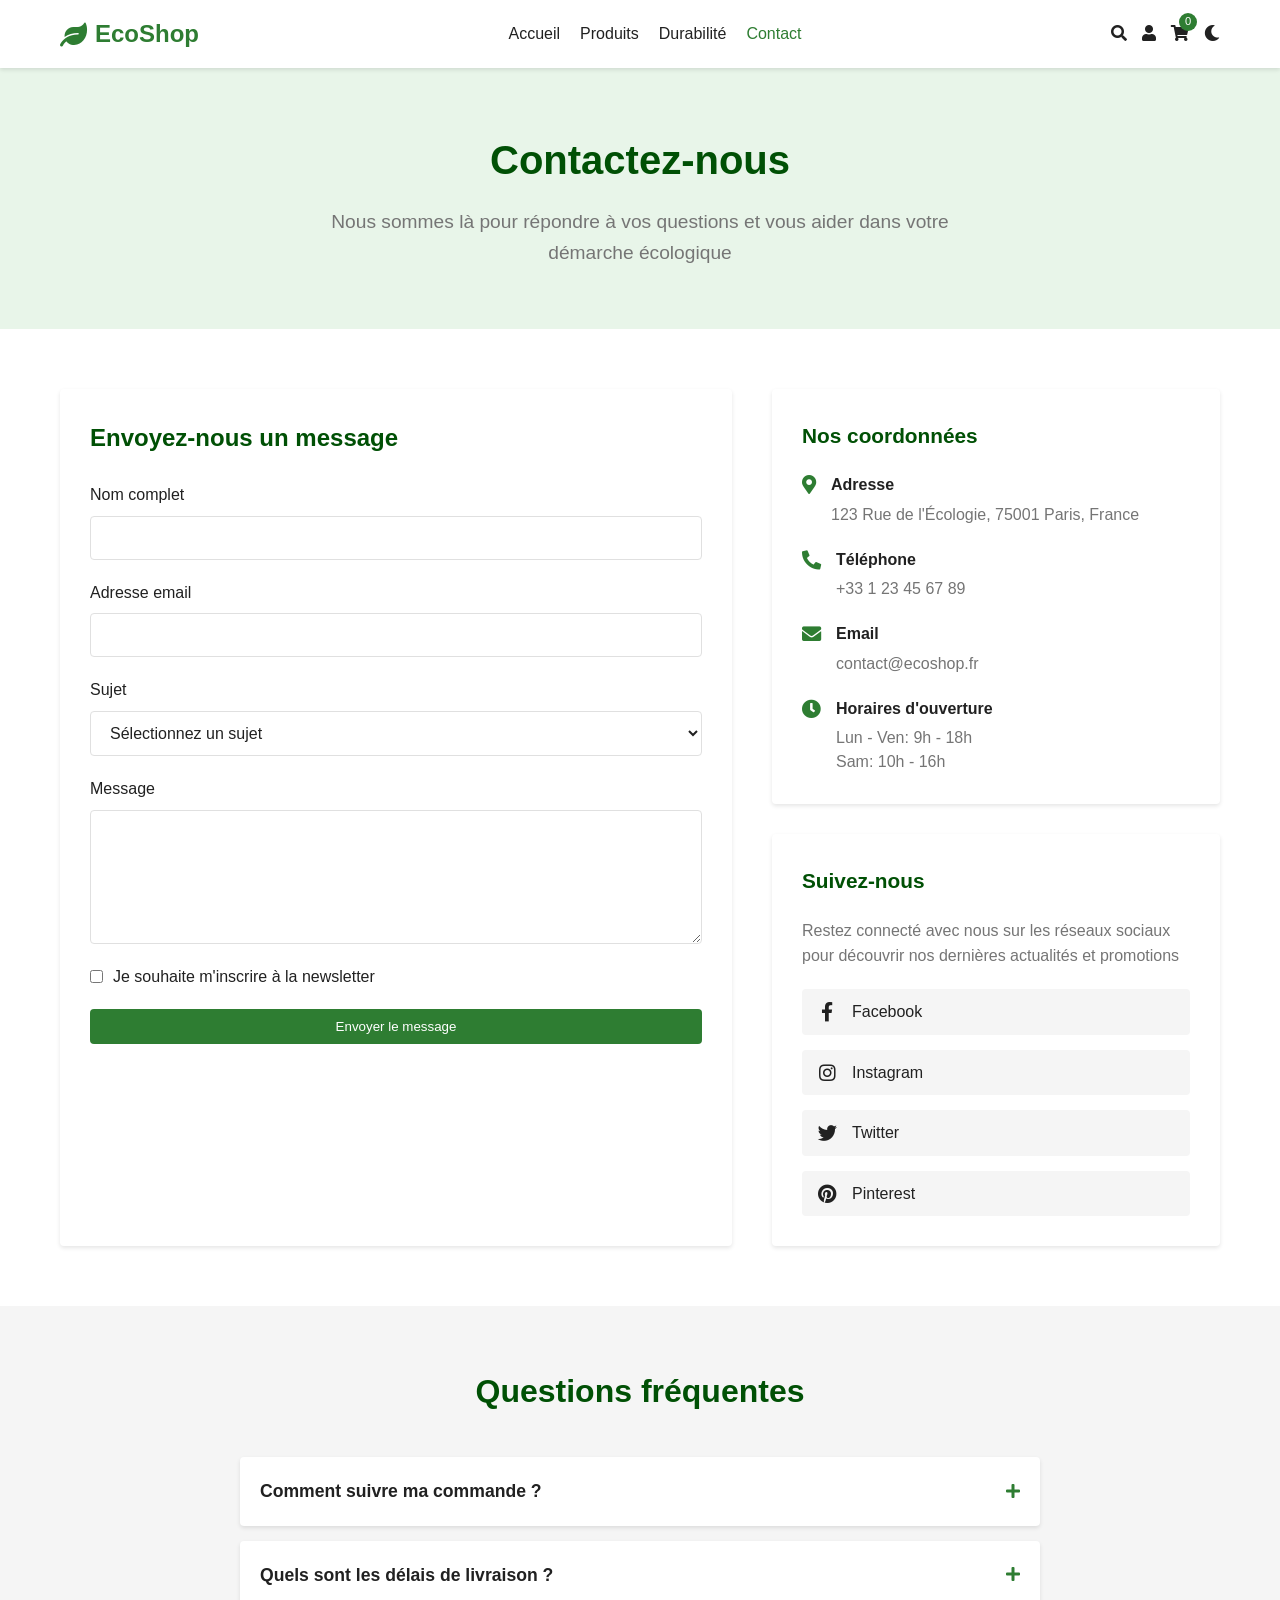
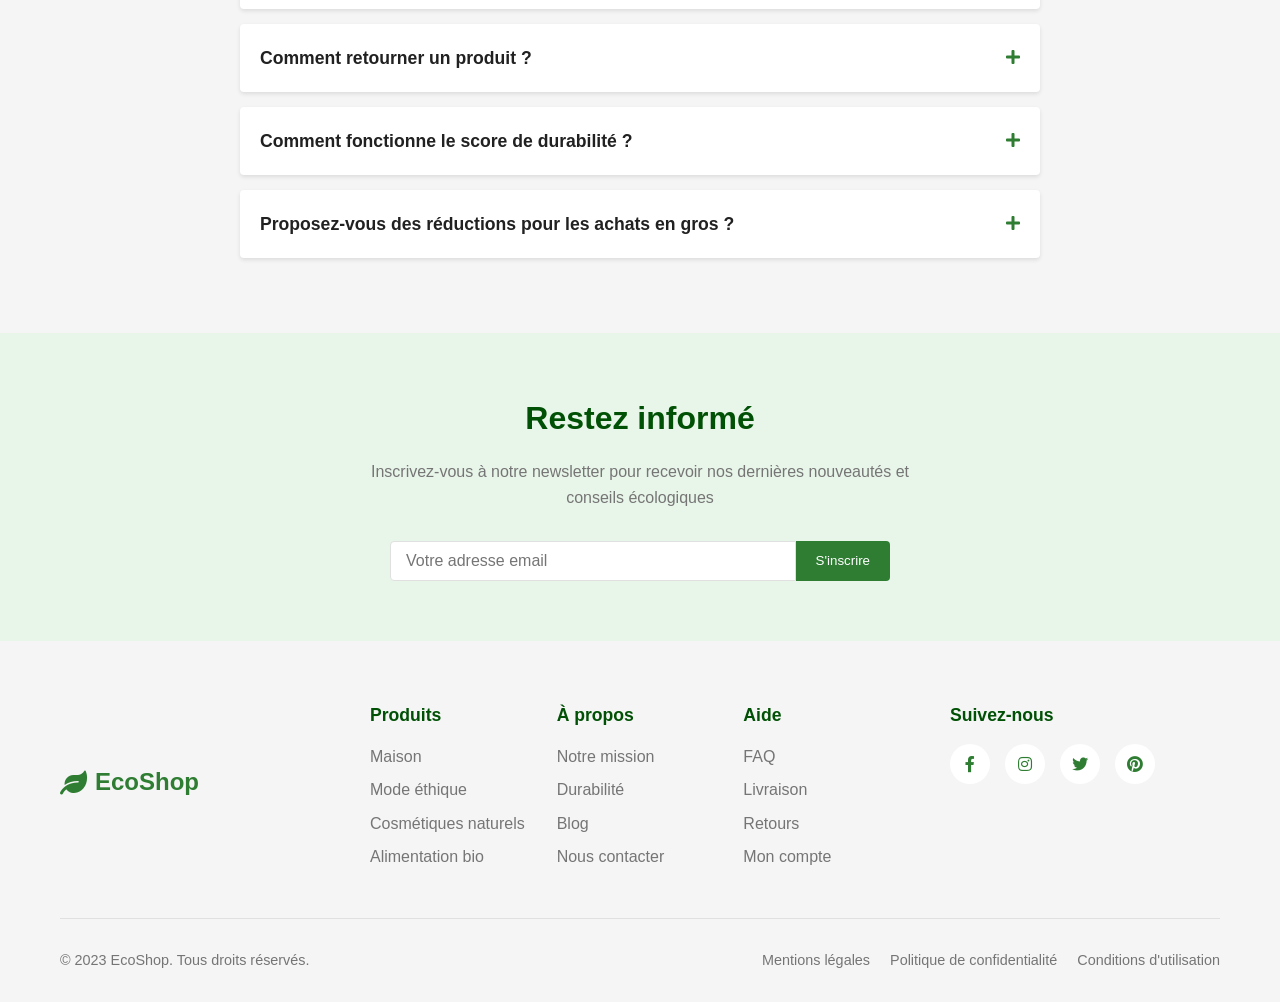
==== contact.html @ 338665ef "Add files via upload" ====
<!DOCTYPE html>
<html lang="fr">
<head>
    <meta charset="UTF-8">
    <meta name="viewport" content="width=device-width, initial-scale=1.0">
    <title>Contact - EcoShop</title>
    <link rel="stylesheet" href="styles.css">
    <link rel="stylesheet" href="contact.css">
    <link rel="stylesheet" href="https://cdnjs.cloudflare.com/ajax/libs/font-awesome/5.15.4/css/all.min.css">
</head>
<body>
    <!-- Navigation -->
    <nav class="navbar">
        <div class="container">
            <a href="index.html" class="logo">
                <i class="fas fa-leaf"></i>
                <span>EcoShop</span>
            </a>
            <ul class="nav-links">
                <li><a href="index.html">Accueil</a></li>
                <li><a href="produits.html">Produits</a></li>
                <li><a href="durabilite.html">Durabilité</a></li>
                <li><a href="contact.html" class="active">Contact</a></li>
            </ul>
            <div class="nav-icons">
                <a href="#"><i class="fas fa-search"></i></a>
                <a href="#"><i class="fas fa-user"></i></a>
                <a href="panier.html" class="cart-icon">
                    <i class="fas fa-shopping-cart"></i>
                    <span class="cart-count">0</span>
                </a>
                <button class="theme-toggle">
                    <i class="fas fa-moon"></i>
                </button>
            </div>
            <button class="menu-toggle">
                <i class="fas fa-bars"></i>
            </button>
        </div>
    </nav>

    <!-- En-tête de la page contact -->
    <section class="contact-header">
        <div class="container">
            <h1>Contactez-nous</h1>
            <p>Nous sommes là pour répondre à vos questions et vous aider dans votre démarche écologique</p>
        </div>
    </section>

    <!-- Contenu principal -->
    <section class="contact-content">
        <div class="container">
            <div class="contact-layout">
                <!-- Formulaire de contact -->
                <div class="contact-form-container">
                    <h2>Envoyez-nous un message</h2>
                    <form class="contact-form" id="contact-form">
                        <div class="form-group">
                            <label for="name">Nom complet</label>
                            <input type="text" id="name" name="name" required>
                        </div>
                        <div class="form-group">
                            <label for="email">Adresse email</label>
                            <input type="email" id="email" name="email" required>
                        </div>
                        <div class="form-group">
                            <label for="subject">Sujet</label>
                            <select id="subject" name="subject" required>
                                <option value="">Sélectionnez un sujet</option>
                                <option value="question">Question sur un produit</option>
                                <option value="order">Suivi de commande</option>
                                <option value="return">Retour ou remboursement</option>
                                <option value="suggestion">Suggestion</option>
                                <option value="other">Autre</option>
                            </select>
                        </div>
                        <div class="form-group">
                            <label for="message">Message</label>
                            <textarea id="message" name="message" rows="6" required></textarea>
                        </div>
                        <div class="form-group checkbox-group">
                            <input type="checkbox" id="newsletter" name="newsletter">
                            <label for="newsletter">Je souhaite m'inscrire à la newsletter</label>
                        </div>
                        <button type="submit" class="btn btn-primary">Envoyer le message</button>
                    </form>
                </div>
                
                <!-- Informations de contact -->
                <div class="contact-info">
                    <div class="info-card">
                        <h3>Nos coordonnées</h3>
                        <ul class="info-list">
                            <li>
                                <i class="fas fa-map-marker-alt"></i>
                                <div>
                                    <span>Adresse</span>
                                    <p>123 Rue de l'Écologie, 75001 Paris, France</p>
                                </div>
                            </li>
                            <li>
                                <i class="fas fa-phone-alt"></i>
                                <div>
                                    <span>Téléphone</span>
                                    <p>+33 1 23 45 67 89</p>
                                </div>
                            </li>
                            <li>
                                <i class="fas fa-envelope"></i>
                                <div>
                                    <span>Email</span>
                                    <p>contact@ecoshop.fr</p>
                                </div>
                            </li>
                            <li>
                                <i class="fas fa-clock"></i>
                                <div>
                                    <span>Horaires d'ouverture</span>
                                    <p>Lun - Ven: 9h - 18h<br>Sam: 10h - 16h</p>
                                </div>
                            </li>
                        </ul>
                    </div>
                    
                    <div class="social-card">
                        <h3>Suivez-nous</h3>
                        <p>Restez connecté avec nous sur les réseaux sociaux pour découvrir nos dernières actualités et promotions</p>
                        <div class="social-links">
                            <a href="#" class="social-link">
                                <i class="fab fa-facebook-f"></i>
                                <span>Facebook</span>
                            </a>
                            <a href="#" class="social-link">
                                <i class="fab fa-instagram"></i>
                                <span>Instagram</span>
                            </a>
                            <a href="#" class="social-link">
                                <i class="fab fa-twitter"></i>
                                <span>Twitter</span>
                            </a>
                            <a href="#" class="social-link">
                                <i class="fab fa-pinterest"></i>
                                <span>Pinterest</span>
                            </a>
                        </div>
                    </div>
                </div>
            </div>
        </div>
    </section>

    <!-- FAQ -->
    <section class="faq">
        <div class="container">
            <h2 class="section-title">Questions fréquentes</h2>
            <div class="faq-container">
                <div class="faq-item">
                    <div class="faq-question">
                        <h3>Comment suivre ma commande ?</h3>
                        <button class="faq-toggle"><i class="fas fa-plus"></i></button>
                    </div>
                    <div class="faq-answer">
                        <p>Vous pouvez suivre votre commande en vous connectant à votre compte client et en accédant à la section "Mes commandes". Vous y trouverez le numéro de suivi et l'état actuel de votre commande.</p>
                    </div>
                </div>
                
                <div class="faq-item">
                    <div class="faq-question">
                        <h3>Quels sont les délais de livraison ?</h3>
                        <button class="faq-toggle"><i class="fas fa-plus"></i></button>
                    </div>
                    <div class="faq-answer">
                        <p>Les délais de livraison varient en fonction de votre localisation. En général, les commandes sont livrées dans un délai de 2 à 5 jours ouvrables en France métropolitaine. Pour les autres destinations, veuillez consulter notre page de livraison pour plus d'informations.</p>
                    </div>
                </div>
                
                <div class="faq-item">
                    <div class="faq-question">
                        <h3>Comment retourner un produit ?</h3>
                        <button class="faq-toggle"><i class="fas fa-plus"></i></button>
                    </div>
                    <div class="faq-answer">
                        <p>Vous disposez de 14 jours à compter de la réception de votre commande pour retourner un produit. Pour initier un retour, connectez-vous à votre compte client et suivez les instructions dans la section "Mes commandes". Assurez-vous que le produit est dans son état d'origine et dans son emballage d'origine.</p>
                    </div>
                </div>
                
                <div class="faq-item">
                    <div class="faq-question">
                        <h3>Comment fonctionne le score de durabilité ?</h3>
                        <button class="faq-toggle"><i class="fas fa-plus"></i></button>
                    </div>
                    <div class="faq-answer">
                        <p>Notre score de durabilité est calculé en évaluant chaque produit selon quatre critères : les matériaux utilisés, l'empreinte carbone, l'emballage et les conditions de production. Chaque produit reçoit une note sur 100, ce qui vous permet de comparer facilement différents produits. Pour plus d'informations, consultez notre page sur la durabilité.</p>
                    </div>
                </div>
                
                <div class="faq-item">
                    <div class="faq-question">
                        <h3>Proposez-vous des réductions pour les achats en gros ?</h3>
                        <button class="faq-toggle"><i class="fas fa-plus"></i></button>
                    </div>
                    <div class="faq-answer">
                        <p>Oui, nous proposons des tarifs spéciaux pour les achats en gros et les commandes professionnelles. Veuillez nous contacter directement par email à pro@ecoshop.fr pour discuter de vos besoins et obtenir un devis personnalisé.</p>
                    </div>
                </div>
            </div>
        </div>
    </section>

    <!-- Newsletter -->
    <section class="newsletter">
        <div class="container">
            <h2>Restez informé</h2>
            <p>Inscrivez-vous à notre newsletter pour recevoir nos dernières nouveautés et conseils écologiques</p>
            <form class="newsletter-form">
                <input type="email" placeholder="Votre adresse email" required>
                <button type="submit" class="btn btn-primary">S'inscrire</button>
            </form>
        </div>
    </section>

    <!-- Footer -->
    <footer class="footer">
        <div class="container">
            <div class="footer-content">
                <div class="footer-logo">
                    <i class="fas fa-leaf"></i>
                    <span>EcoShop</span>
                </div>
                <div class="footer-links">
                    <div class="footer-column">
                        <h3>Produits</h3>
                        <ul>
                            <li><a href="#">Maison</a></li>
                            <li><a href="#">Mode éthique</a></li>
                            <li><a href="#">Cosmétiques naturels</a></li>
                            <li><a href="#">Alimentation bio</a></li>
                        </ul>
                    </div>
                    <div class="footer-column">
                        <h3>À propos</h3>
                        <ul>
                            <li><a href="#">Notre mission</a></li>
                            <li><a href="#">Durabilité</a></li>
                            <li><a href="#">Blog</a></li>
                            <li><a href="#">Nous contacter</a></li>
                        </ul>
                    </div>
                    <div class="footer-column">
                        <h3>Aide</h3>
                        <ul>
                            <li><a href="#">FAQ</a></li>
                            <li><a href="#">Livraison</a></li>
                            <li><a href="#">Retours</a></li>
                            <li><a href="#">Mon compte</a></li>
                        </ul>
                    </div>
                </div>
                <div class="footer-social">
                    <h3>Suivez-nous</h3>
                    <div class="social-icons">
                        <a href="#"><i class="fab fa-facebook-f"></i></a>
                        <a href="#"><i class="fab fa-instagram"></i></a>
                        <a href="#"><i class="fab fa-twitter"></i></a>
                        <a href="#"><i class="fab fa-pinterest"></i></a>
                    </div>
                </div>
            </div>
            <div class="footer-bottom">
                <p>&copy; 2023 EcoShop. Tous droits réservés.</p>
                <div class="footer-legal">
                    <a href="#">Mentions légales</a>
                    <a href="#">Politique de confidentialité</a>
                    <a href="#">Conditions d'utilisation</a>
                </div>
            </div>
        </div>
    </footer>

    <script src="script.js"></script>
    <script src="contact.js"></script>
</body>
</html>
---- styles.css ----
/* Variables */
:root {
  --primary: #2e7d32;
  --primary-light: #60ad5e;
  --primary-dark: #005005;
  --secondary: #e8f5e9;
  --text: #212121;
  --text-light: #757575;
  --background: #ffffff;
  --background-alt: #f5f5f5;
  --border: #e0e0e0;
  --success: #4caf50;
  --warning: #ff9800;
  --error: #f44336;
  --radius: 4px;
  --shadow: 0 2px 4px rgba(0, 0, 0, 0.1);
  --transition: all 0.3s ease;
}

/* Mode sombre */
.dark-mode {
  --primary: #4caf50;
  --primary-light: #80e27e;
  --primary-dark: #087f23;
  --secondary: #1b5e20;
  --text: #f5f5f5;
  --text-light: #bdbdbd;
  --background: #121212;
  --background-alt: #1e1e1e;
  --border: #333333;
}

/* Reset */
* {
  margin: 0;
  padding: 0;
  box-sizing: border-box;
}

body {
  font-family: 'Segoe UI', Tahoma, Geneva, Verdana, sans-serif;
  color: var(--text);
  background-color: var(--background);
  line-height: 1.6;
  transition: var(--transition);
}

a {
  text-decoration: none;
  color: inherit;
}

ul {
  list-style: none;
}

img {
  max-width: 100%;
  height: auto;
  display: block;
}

button, input {
  font-family: inherit;
}

.container {
  width: 100%;
  max-width: 1200px;
  margin: 0 auto;
  padding: 0 20px;
}

/* Boutons */
.btn {
  display: inline-block;
  padding: 10px 20px;
  border-radius: var(--radius);
  font-weight: 500;
  cursor: pointer;
  transition: var(--transition);
  text-align: center;
}

.btn-primary {
  background-color: var(--primary);
  color: white;
  border: none;
}

.btn-primary:hover {
  background-color: var(--primary-dark);
}

.btn-outline {
  background-color: transparent;
  border: 1px solid var(--primary);
  color: var(--primary);
}

.btn-outline:hover {
  background-color: var(--secondary);
}

/* Navigation */
.navbar {
  background-color: var(--background);
  box-shadow: var(--shadow);
  padding: 15px 0;
  position: sticky;
  top: 0;
  z-index: 100;
}

.navbar .container {
  display: flex;
  justify-content: space-between;
  align-items: center;
}

.logo {
  display: flex;
  align-items: center;
  font-weight: 700;
  font-size: 1.5rem;
  color: var(--primary);
}

.logo i {
  margin-right: 8px;
}

.nav-links {
  display: flex;
  gap: 20px;
}

.nav-links a {
  font-weight: 500;
  transition: var(--transition);
}

.nav-links a:hover, .nav-links a.active {
  color: var(--primary);
}

.nav-icons {
  display: flex;
  align-items: center;
  gap: 15px;
}

.nav-icons a, .nav-icons button {
  color: var(--text);
  transition: var(--transition);
  background: none;
  border: none;
  cursor: pointer;
  font-size: 1rem;
}

.nav-icons a:hover, .nav-icons button:hover {
  color: var(--primary);
}

.cart-icon {
  position: relative;
}

.cart-count {
  position: absolute;
  top: -8px;
  right: -8px;
  background-color: var(--primary);
  color: white;
  font-size: 0.7rem;
  width: 18px;
  height: 18px;
  border-radius: 50%;
  display: flex;
  align-items: center;
  justify-content: center;
}

.menu-toggle {
  display: none;
  background: none;
  border: none;
  font-size: 1.5rem;
  cursor: pointer;
  color: var(--text);
}

/* Hero section */
.hero {
  background-color: var(--secondary);
  padding: 80px 0;
  text-align: center;
}

.hero h1 {
  font-size: 2.5rem;
  font-weight: 700;
  margin-bottom: 20px;
  color: var(--primary-dark);
}

.hero p {
  font-size: 1.2rem;
  color: var(--text-light);
  margin-bottom: 30px;
  max-width: 700px;
  margin-left: auto;
  margin-right: auto;
}

.hero-buttons {
  display: flex;
  gap: 15px;
  justify-content: center;
}

/* Sections */
section {
  padding: 60px 0;
}

.section-title {
  font-size: 2rem;
  font-weight: 700;
  text-align: center;
  margin-bottom: 15px;
  color: var(--primary-dark);
}

.section-subtitle {
  text-align: center;
  color: var(--text-light);
  margin-bottom: 40px;
  max-width: 700px;
  margin-left: auto;
  margin-right: auto;
}

.center {
  text-align: center;
  margin-top: 40px;
}

/* Produits */
.products-grid {
  display: grid;
  grid-template-columns: repeat(auto-fill, minmax(250px, 1fr));
  gap: 30px;
  margin-bottom: 40px;
}

.product-card {
  background-color: var(--background);
  border-radius: var(--radius);
  overflow: hidden;
  box-shadow: var(--shadow);
  transition: var(--transition);
}

.product-card:hover {
  transform: translateY(-5px);
  box-shadow: 0 5px 15px rgba(0, 0, 0, 0.1);
}

.product-image {
  position: relative;
  height: 200px;
  overflow: hidden;
  background-color: var(--background-alt);
}

.product-image img {
  width: 100%;
  height: 100%;
  object-fit: cover;
  transition: transform 0.5s ease;
}

.product-card:hover .product-image img {
  transform: scale(1.05);
}

.product-category {
  position: absolute;
  top: 10px;
  right: 10px;
  background-color: var(--secondary);
  color: var(--primary);
  padding: 5px 10px;
  border-radius: 20px;
  font-size: 0.8rem;
  font-weight: 500;
}

.product-content {
  padding: 15px;
}

.product-title {
  font-weight: 600;
  margin-bottom: 5px;
  font-size: 1.1rem;
}

.product-price {
  color: var(--primary);
  font-weight: 700;
  margin-bottom: 10px;
}

.sustainability-score {
  display: flex;
  align-items: center;
  margin-bottom: 15px;
}

.score-label {
  font-size: 0.8rem;
  margin-right: 10px;
  color: var(--text-light);
}

.score-bar {
  flex-grow: 1;
  height: 8px;
  background-color: var(--border);
  border-radius: 4px;
  overflow: hidden;
}

.score-fill {
  height: 100%;
  border-radius: 4px;
}

.score-excellent {
  background-color: var(--success);
}

.score-good {
  background-color: #8bc34a;
}

.score-average {
  background-color: var(--warning);
}

.score-poor {
  background-color: var(--error);
}

.score-value {
  font-size: 0.8rem;
  font-weight: 600;
  margin-left: 10px;
}

.product-button {
  width: 100%;
  padding: 8px;
  text-align: center;
  border: none;
  background-color: var(--primary);
  color: white;
  border-radius: var(--radius);
  cursor: pointer;
  transition: var(--transition);
}

.product-button:hover {
  background-color: var(--primary-dark);
}

/* Durabilité */
.sustainability {
  background-color: var(--secondary);
}

.sustainability-content {
  display: grid;
  grid-template-columns: 1fr 1fr;
  gap: 40px;
  align-items: center;
}

.sustainability-text h2 {
  font-size: 2rem;
  font-weight: 700;
  margin-bottom: 20px;
  color: var(--primary-dark);
}

.sustainability-text p {
  margin-bottom: 20px;
  color: var(--text-light);
}

.eco-list {
  margin-bottom: 30px;
}

.eco-list li {
  display: flex;
  align-items: center;
  margin-bottom: 10px;
}

.eco-list i {
  color: var(--primary);
  margin-right: 10px;
}

.sustainability-card {
  background-color: var(--background);
  border-radius: var(--radius);
  padding: 20px;
  box-shadow: var(--shadow);
}

.sustainability-card h3 {
  font-size: 1.3rem;
  font-weight: 600;
  margin-bottom: 20px;
  color: var(--primary-dark);
}

.tabs {
  margin-top: 20px;
}

.tab-buttons {
  display: flex;
  border-bottom: 1px solid var(--border);
  margin-bottom: 20px;
}

.tab-btn {
  padding: 10px 15px;
  background: none;
  border: none;
  border-bottom: 2px solid transparent;
  cursor: pointer;
  font-weight: 500;
  color: var(--text-light);
  transition: var(--transition);
}

.tab-btn.active {
  color: var(--primary);
  border-bottom-color: var(--primary);
}

.tab-panel {
  display: none;
}

.tab-panel.active {
  display: block;
}

.tab-panel h4 {
  font-size: 1.1rem;
  font-weight: 600;
  margin-bottom: 10px;
  color: var(--primary);
}

.tab-panel p {
  margin-bottom: 15px;
  color: var(--text-light);
  font-size: 0.9rem;
}

.score-list {
  margin-top: 15px;
}

.score-item {
  display: flex;
  align-items: center;
  margin-bottom: 10px;
  font-size: 0.9rem;
}

.score-item span:first-child {
  width: 150px;
  color: var(--text-light);
}

.score-item span:last-child {
  width: 40px;
  text-align: right;
  font-weight: 600;
}

.score-item .score-bar {
  flex-grow: 1;
  margin: 0 10px;
}

.score-item .score-fill {
  background-color: var(--primary);
}

.impact-scale {
  background-color: var(--background-alt);
  padding: 15px;
  border-radius: var(--radius);
  margin-top: 15px;
}

.impact-labels {
  display: flex;
  justify-content: space-between;
  font-size: 0.8rem;
  color: var(--text-light);
  margin-bottom: 5px;
}

.impact-bar {
  height: 8px;
  background: linear-gradient(to right, var(--success), var(--error));
  border-radius: 4px;
}

/* Catégories */
.categories-grid {
  display: grid;
  grid-template-columns: repeat(auto-fill, minmax(250px, 1fr));
  gap: 20px;
}

.category-card {
  position: relative;
  border-radius: var(--radius);
  overflow: hidden;
  height: 200px;
  box-shadow: var(--shadow);
  transition: var(--transition);
}

.category-card:hover {
  transform: translateY(-5px);
  box-shadow: 0 5px 15px rgba(0, 0, 0, 0.1);
}

.category-card img {
  width: 100%;
  height: 100%;
  object-fit: cover;
  transition: transform 0.5s ease;
}

.category-card:hover img {
  transform: scale(1.05);
}

.category-overlay {
  position: absolute;
  bottom: 0;
  left: 0;
  right: 0;
  padding: 15px;
  background: linear-gradient(to top, rgba(0, 0, 0, 0.7), transparent);
  color: white;
}

.category-overlay h3 {
  font-size: 1.2rem;
  font-weight: 600;
}

/* Newsletter */
.newsletter {
  background-color: var(--secondary);
  text-align: center;
  padding: 60px 0;
}

.newsletter h2 {
  font-size: 2rem;
  font-weight: 700;
  margin-bottom: 15px;
  color: var(--primary-dark);
}

.newsletter p {
  margin-bottom: 30px;
  color: var(--text-light);
  max-width: 600px;
  margin-left: auto;
  margin-right: auto;
}

.newsletter-form {
  display: flex;
  max-width: 500px;
  margin: 0 auto;
}

.newsletter-form input {
  flex-grow: 1;
  padding: 10px 15px;
  border: 1px solid var(--border);
  border-radius: var(--radius) 0 0 var(--radius);
  font-size: 1rem;
}

.newsletter-form button {
  border-radius: 0 var(--radius) var(--radius) 0;
}

/* Footer */
.footer {
  background-color: var(--background-alt);
  padding: 60px 0 30px;
}

.footer-content {
  display: grid;
  grid-template-columns: 1fr 2fr 1fr;
  gap: 40px;
  margin-bottom: 40px;
}

.footer-logo {
  display: flex;
  align-items: center;
  font-weight: 700;
  font-size: 1.5rem;
  color: var(--primary);
  margin-bottom: 15px;
}

.footer-logo i {
  margin-right: 8px;
}

.footer-links {
  display: grid;
  grid-template-columns: repeat(3, 1fr);
  gap: 20px;
}

.footer-column h3 {
  font-size: 1.1rem;
  font-weight: 600;
  margin-bottom: 15px;
  color: var(--primary-dark);
}

.footer-column ul li {
  margin-bottom: 8px;
}

.footer-column ul li a {
  color: var(--text-light);
  transition: var(--transition);
}

.footer-column ul li a:hover {
  color: var(--primary);
}

.footer-social h3 {
  font-size: 1.1rem;
  font-weight: 600;
  margin-bottom: 15px;
  color: var(--primary-dark);
}

.social-icons {
  display: flex;
  gap: 15px;
}

.social-icons a {
  display: flex;
  align-items: center;
  justify-content: center;
  width: 40px;
  height: 40px;
  background-color: var(--background);
  border-radius: 50%;
  color: var(--primary);
  transition: var(--transition);
}

.social-icons a:hover {
  background-color: var(--primary);
  color: white;
}

.footer-bottom {
  display: flex;
  justify-content: space-between;
  align-items: center;
  padding-top: 30px;
  border-top: 1px solid var(--border);
  color: var(--text-light);
  font-size: 0.9rem;
}

.footer-legal {
  display: flex;
  gap: 20px;
}

.footer-legal a {
  color: var(--text-light);
  transition: var(--transition);
}

.footer-legal a:hover {
  color: var(--primary);
}

/* Responsive */
@media (max-width: 992px) {
  .sustainability-content {
    grid-template-columns: 1fr;
  }
  
  .footer-content {
    grid-template-columns: 1fr;
    gap: 30px;
  }
}

@media (max-width: 768px) {
  .nav-links {
    display: none;
  }
  
  .menu-toggle {
    display: block;
  }
  
  .hero h1 {  {
  .nav-links {
    display: none;
  }
  
  .menu-toggle {
    display: block;
  }
  
  .hero h1 {
    font-size: 2rem;
  }
  
  .hero-buttons {
    flex-direction: column;
    align-items: center;
  }
  
  .footer-links {
    grid-template-columns: 1fr 1fr;
  }
  
  .newsletter-form {
    flex-direction: column;
  }
  
  .newsletter-form input {
    border-radius: var(--radius);
    margin-bottom: 10px;
  }
  
  .newsletter-form button {
    border-radius: var(--radius);
  }
}

@media (max-width: 576px) {
  .products-grid {
    grid-template-columns: 1fr;
  }
  
  .categories-grid {
    grid-template-columns: 1fr;
  }
  
  .footer-links {
    grid-template-columns: 1fr;
  }
  
  .footer-bottom {
    flex-direction: column;
    gap: 15px;
    text-align: center;
  }
  
  .footer-legal {
    flex-direction: column;
    gap: 10px;
  }
}
---- contact.css ----
/* Styles spécifiques à la page contact */

/* En-tête de la page contact */
.contact-header {
  background-color: var(--secondary);
  padding: 60px 0;
  text-align: center;
}

.contact-header h1 {
  font-size: 2.5rem;
  font-weight: 700;
  margin-bottom: 15px;
  color: var(--primary-dark);
}

.contact-header p {
  font-size: 1.2rem;
  color: var(--text-light);
  max-width: 700px;
  margin: 0 auto;
}

/* Contenu principal */
.contact-content {
  padding: 60px 0;
}

.contact-layout {
  display: grid;
  grid-template-columns: 3fr 2fr;
  gap: 40px;
}

/* Formulaire de contact */
.contact-form-container {
  background-color: var(--background);
  border-radius: var(--radius);
  padding: 30px;
  box-shadow: var(--shadow);
}

.contact-form-container h2 {
  font-size: 1.5rem;
  font-weight: 600;
  margin-bottom: 25px;
  color: var(--primary-dark);
}

.contact-form {
  display: flex;
  flex-direction: column;
  gap: 20px;
}

.form-group {
  display: flex;
  flex-direction: column;
  gap: 8px;
}

.form-group label {
  font-weight: 500;
  color: var(--text);
}

.form-group input,
.form-group select,
.form-group textarea {
  padding: 12px 15px;
  border: 1px solid var(--border);
  border-radius: var(--radius);
  font-size: 1rem;
  color: var(--text);
  background-color: var(--background);
}

.form-group textarea {
  resize: vertical;
  min-height: 120px;
}

.checkbox-group {
  flex-direction: row;
  align-items: center;
  gap: 10px;
}

.checkbox-group input {
  width: auto;
}

/* Informations de contact */
.contact-info {
  display: flex;
  flex-direction: column;
  gap: 30px;
}

.info-card,
.social-card {
  background-color: var(--background);
  border-radius: var(--radius);
  padding: 30px;
  box-shadow: var(--shadow);
}

.info-card h3,
.social-card h3 {
  font-size: 1.3rem;
  font-weight: 600;
  margin-bottom: 20px;
  color: var(--primary-dark);
}

.info-list {
  display: flex;
  flex-direction: column;
  gap: 20px;
}

.info-list li {
  display: flex;
  align-items: flex-start;
  gap: 15px;
}

.info-list i {
  color: var(--primary);
  font-size: 1.2rem;
  margin-top: 3px;
}

.info-list span {
  font-weight: 600;
  color: var(--text);
  display: block;
  margin-bottom: 5px;
}

.info-list p {
  color: var(--text-light);
  line-height: 1.5;
  margin: 0;
}

.social-card p {
  color: var(--text-light);
  margin-bottom: 20px;
  line-height: 1.6;
}

.social-links {
  display: flex;
  flex-direction: column;
  gap: 15px;
}

.social-link {
  display: flex;
  align-items: center;
  gap: 15px;
  padding: 10px 15px;
  border-radius: var(--radius);
  background-color: var(--background-alt);
  transition: var(--transition);
}

.social-link:hover {
  background-color: var(--primary);
  color: white;
}

.social-link i {
  font-size: 1.2rem;
  width: 20px;
  text-align: center;
}

.social-link span {
  font-weight: 500;
}

/* FAQ */
.faq {
  background-color: var(--background-alt);
  padding: 60px 0;
}

.faq-container {
  margin-top: 40px;
  max-width: 800px;
  margin-left: auto;
  margin-right: auto;
}

.faq-item {
  background-color: var(--background);
  border-radius: var(--radius);
  margin-bottom: 15px;
  box-shadow: var(--shadow);
  overflow: hidden;
}

.faq-question {
  display: flex;
  justify-content: space-between;
  align-items: center;
  padding: 20px;
  cursor: pointer;
}

.faq-question h3 {
  font-size: 1.1rem;
  font-weight: 600;
  color: var(--text);
  margin: 0;
}

.faq-toggle {
  background: none;
  border: none;
  color: var(--primary);
  font-size: 1rem;
  cursor: pointer;
  transition: var(--transition);
}

.faq-toggle.active i {
  transform: rotate(45deg);
}

.faq-answer {
  padding: 0 20px;
  max-height: 0;
  overflow: hidden;
  transition: max-height 0.3s ease, padding 0.3s ease;
}

.faq-answer.active {
  padding: 0 20px 20px;
  max-height: 1000px;
}

.faq-answer p {
  color: var(--text-light);
  line-height: 1.6;
  margin: 0;
}

/* Responsive */
@media (max-width: 992px) {
  .contact-layout {
    grid-template-columns: 1fr;
  }
}

@media (max-width: 768px) {
  .contact-header h1 {
    font-size: 2rem;
  }
  
  .contact-form-container,
  .info-card,
  .social-card {
    padding: 20px;
  }
}
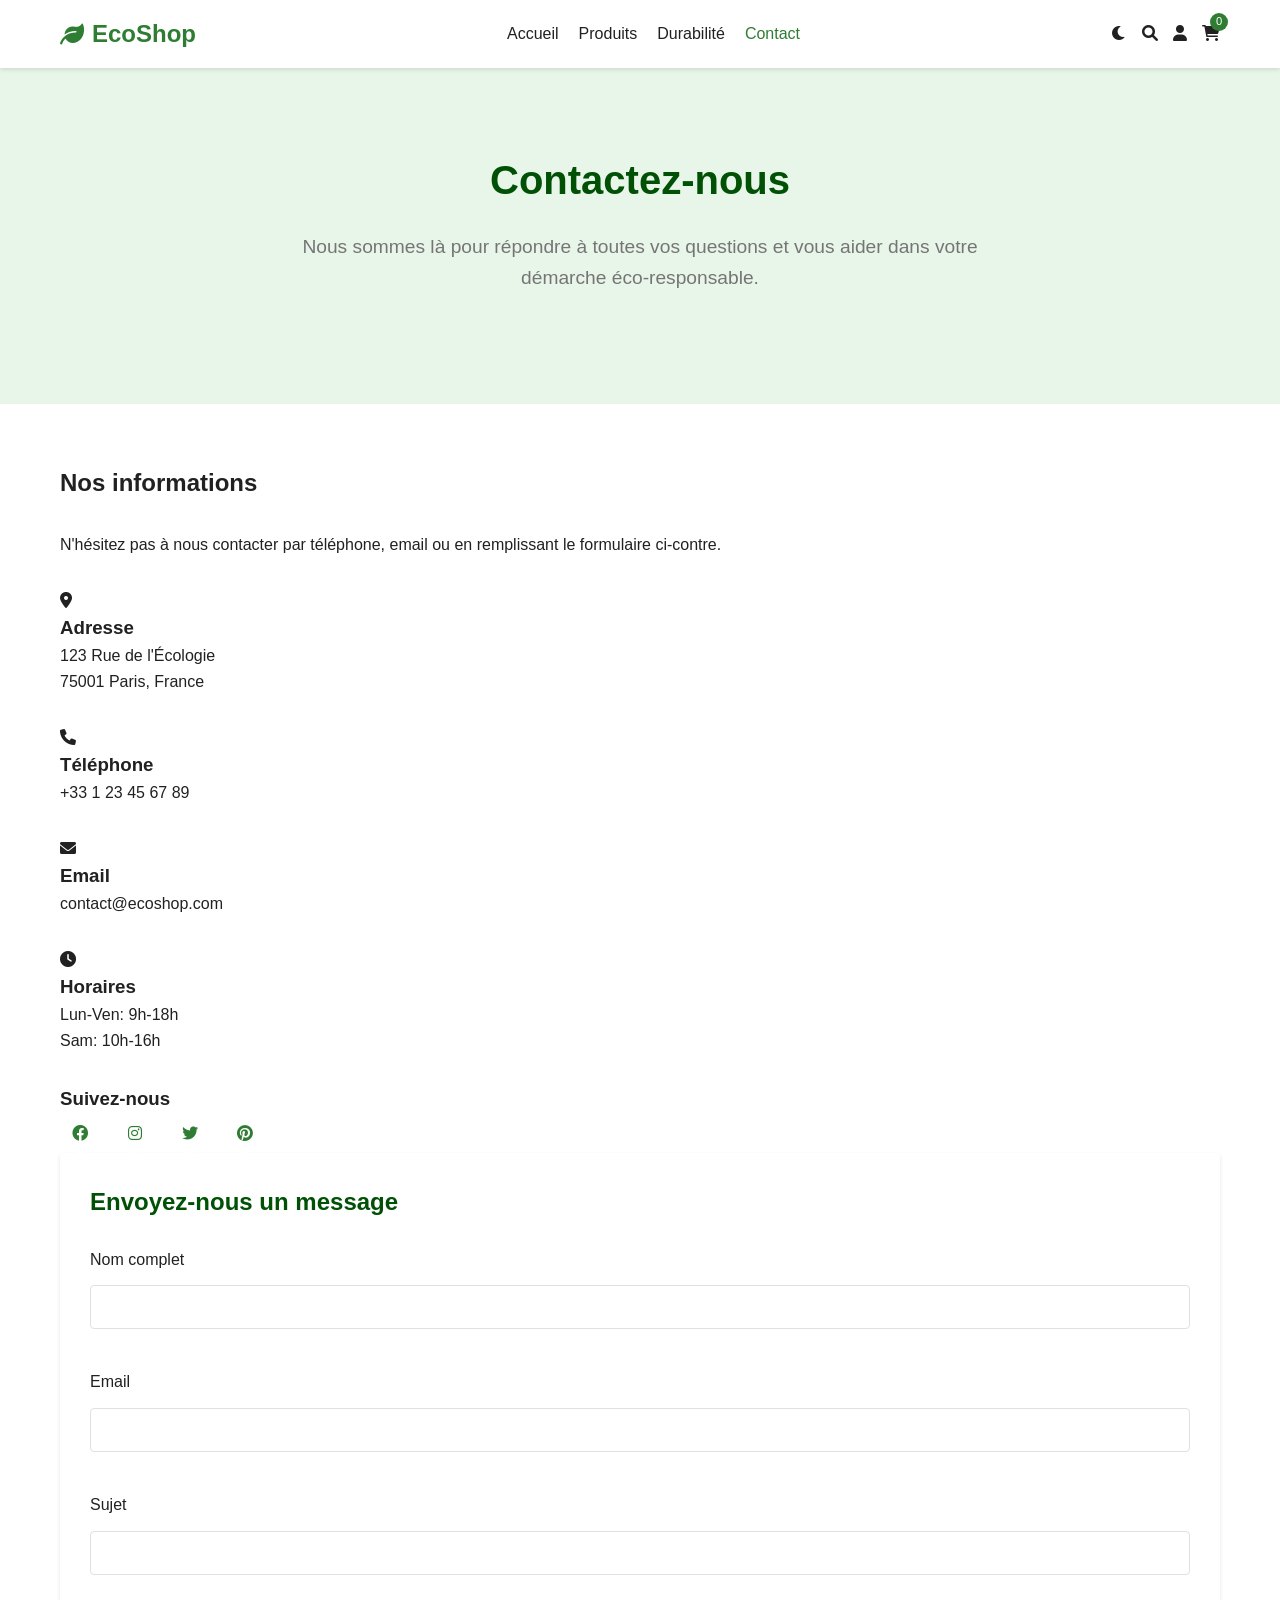
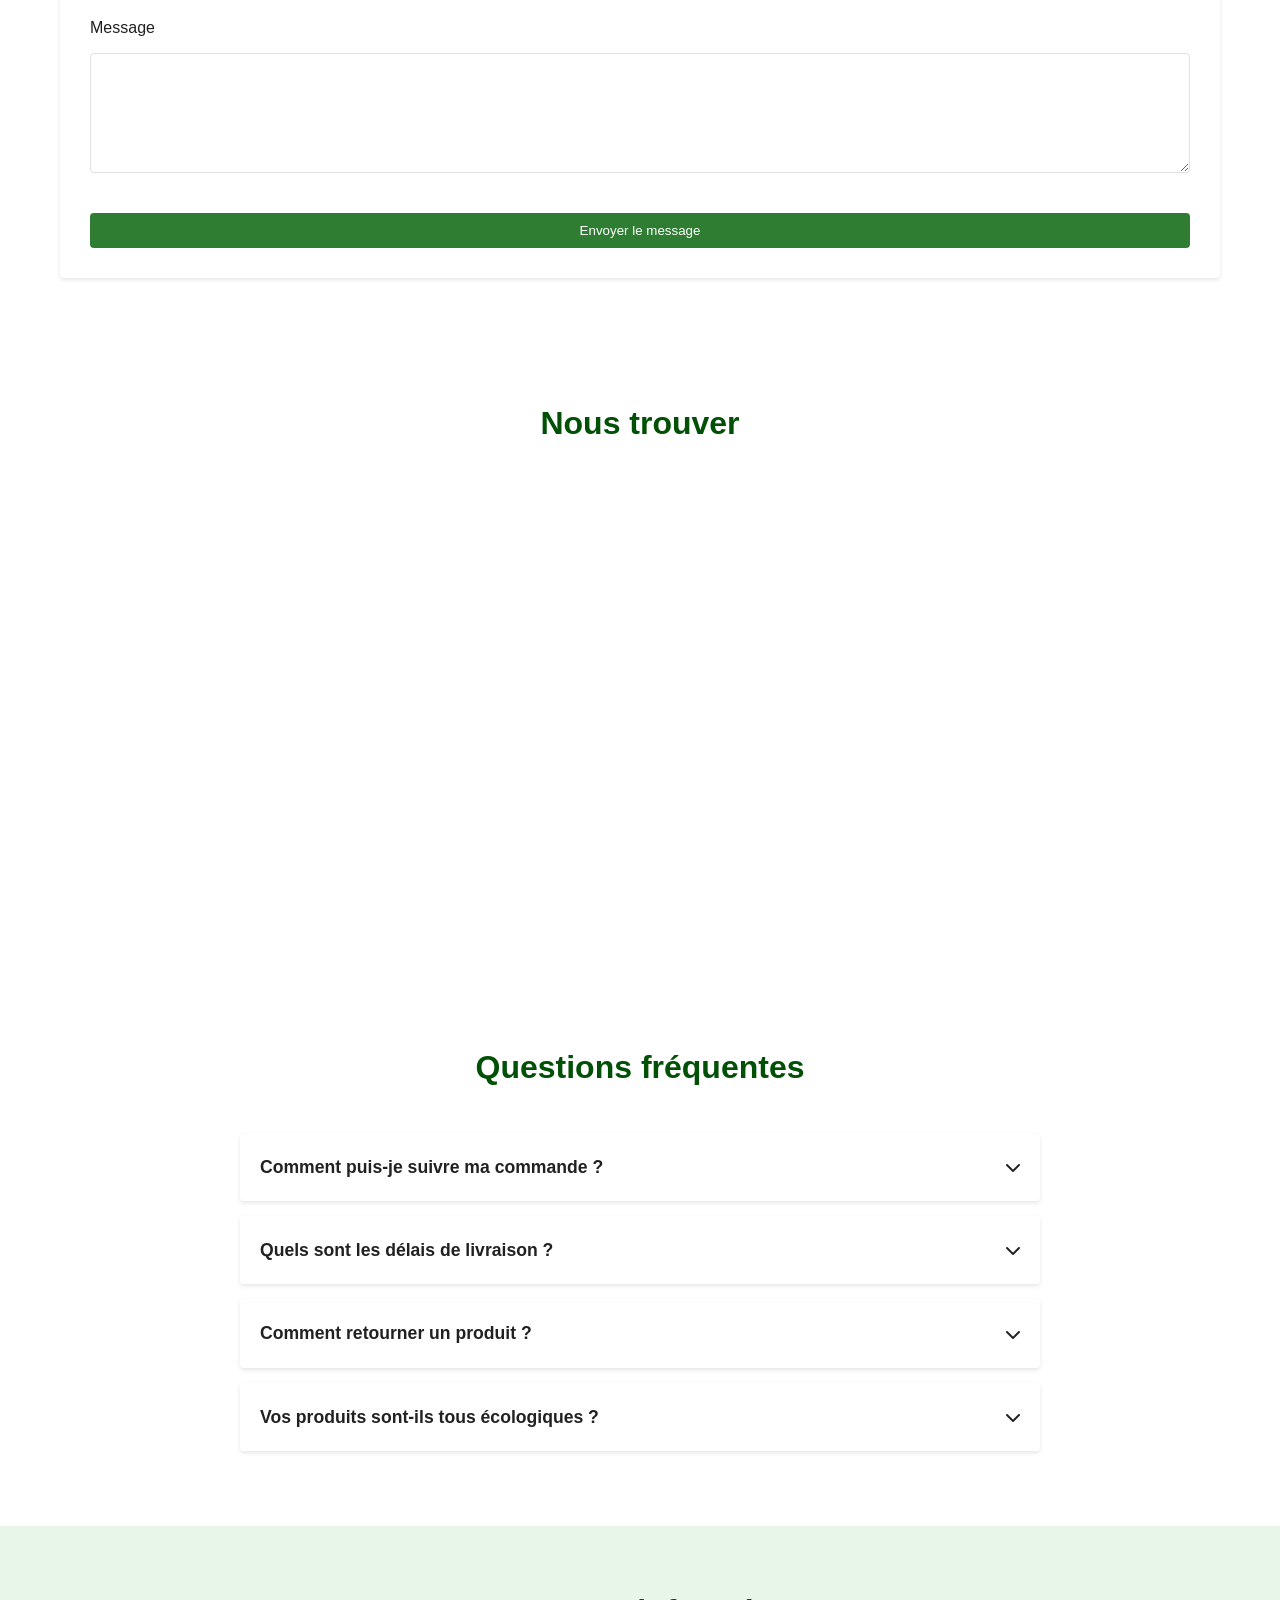
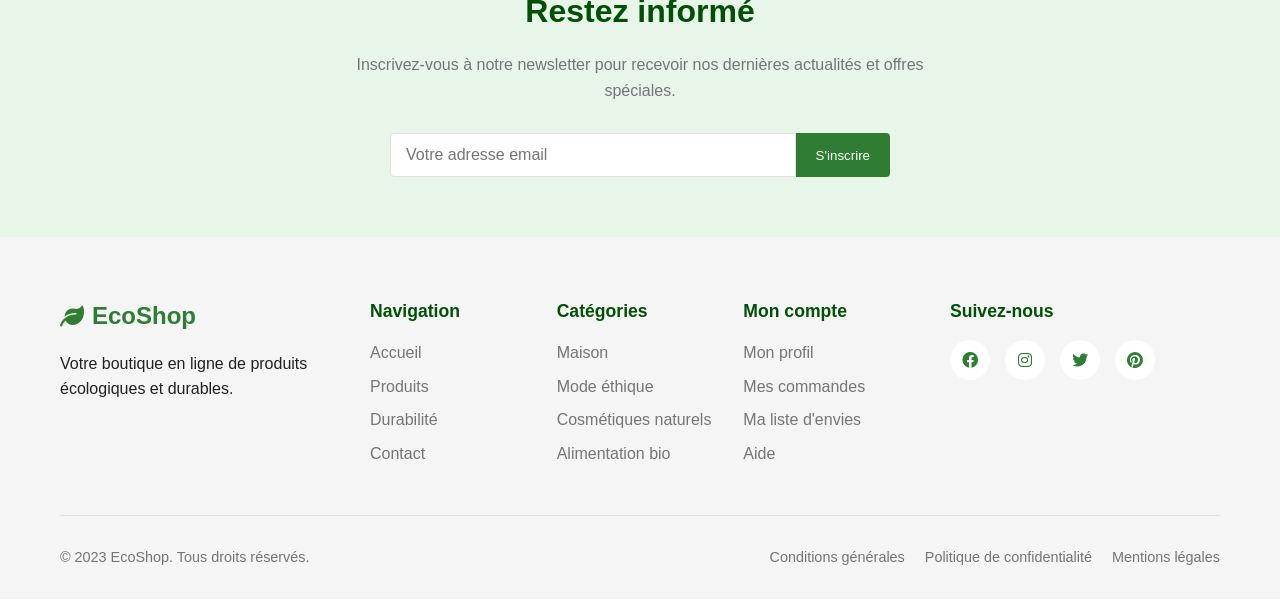
==== commit 61a9b5a7: "Add files via upload" ====
--- a/contact.html
+++ b/contact.html
@@ -1,283 +1,514 @@
 <!DOCTYPE html>
 <html lang="fr">
 <head>
-    <meta charset="UTF-8">
-    <meta name="viewport" content="width=device-width, initial-scale=1.0">
-    <title>Contact - EcoShop</title>
-    <link rel="stylesheet" href="styles.css">
-    <link rel="stylesheet" href="contact.css">
-    <link rel="stylesheet" href="https://cdnjs.cloudflare.com/ajax/libs/font-awesome/5.15.4/css/all.min.css">
+  <meta charset="UTF-8">
+  <meta name="viewport" content="width=device-width, initial-scale=1.0">
+  <title>Contact - EcoShop</title>
+  <link rel="stylesheet" href="styles.css">
+  <link rel="stylesheet" href="https://cdnjs.cloudflare.com/ajax/libs/font-awesome/6.0.0-beta3/css/all.min.css">
 </head>
 <body>
-    <!-- Navigation -->
-    <nav class="navbar">
-        <div class="container">
-            <a href="index.html" class="logo">
-                <i class="fas fa-leaf"></i>
-                <span>EcoShop</span>
-            </a>
-            <ul class="nav-links">
-                <li><a href="index.html">Accueil</a></li>
-                <li><a href="produits.html">Produits</a></li>
-                <li><a href="durabilite.html">Durabilité</a></li>
-                <li><a href="contact.html" class="active">Contact</a></li>
+  <!-- Navigation -->
+  <nav class="navbar">
+    <div class="container">
+      <a href="index.html" class="logo">
+        <i class="fas fa-leaf"></i> EcoShop
+      </a>
+      <ul class="nav-links">
+        <li><a href="index.html">Accueil</a></li>
+        <li><a href="produits.html">Produits</a></li>
+        <li><a href="durabilite.html">Durabilité</a></li>
+        <li><a href="contact.html" class="active">Contact</a></li>
+      </ul>
+      <div class="nav-icons">
+        <button class="theme-toggle">
+          <i class="fas fa-moon"></i>
+        </button>
+        <a href="#" id="search-icon">
+          <i class="fas fa-search"></i>
+        </a>
+        <a href="#" id="profile-icon">
+          <i class="fas fa-user"></i>
+        </a>
+        <a href="#" id="cart-icon" class="cart-icon">
+          <i class="fas fa-shopping-cart"></i>
+          <span class="cart-count">0</span>
+        </a>
+        <button class="menu-toggle">
+          <i class="fas fa-bars"></i>
+        </button>
+      </div>
+    </div>
+  </nav>
+
+  <!-- Hero Section -->
+  <section class="hero">
+    <div class="container">
+      <h1>Contactez-nous</h1>
+      <p>Nous sommes là pour répondre à toutes vos questions et vous aider dans votre démarche éco-responsable.</p>
+    </div>
+  </section>
+
+  <!-- Contact Section -->
+  <section>
+    <div class="container">
+      <div class="contact-container">
+        <div class="contact-info">
+          <h2>Nos informations</h2>
+          <p>N'hésitez pas à nous contacter par téléphone, email ou en remplissant le formulaire ci-contre.</p>
+          
+          <div class="info-item">
+            <i class="fas fa-map-marker-alt"></i>
+            <div>
+              <h3>Adresse</h3>
+              <p>123 Rue de l'Écologie<br>75001 Paris, France</p>
+            </div>
+          </div>
+          
+          <div class="info-item">
+            <i class="fas fa-phone"></i>
+            <div>
+              <h3>Téléphone</h3>
+              <p>+33 1 23 45 67 89</p>
+            </div>
+          </div>
+          
+          <div class="info-item">
+            <i class="fas fa-envelope"></i>
+            <div>
+              <h3>Email</h3>
+              <p>contact@ecoshop.com</p>
+            </div>
+          </div>
+          
+          <div class="info-item">
+            <i class="fas fa-clock"></i>
+            <div>
+              <h3>Horaires</h3>
+              <p>Lun-Ven: 9h-18h<br>Sam: 10h-16h</p>
+            </div>
+          </div>
+          
+          <div class="social-contact">
+            <h3>Suivez-nous</h3>
+            <div class="social-icons">
+              <a href="#"><i class="fab fa-facebook"></i></a>
+              <a href="#"><i class="fab fa-instagram"></i></a>
+              <a href="#"><i class="fab fa-twitter"></i></a>
+              <a href="#"><i class="fab fa-pinterest"></i></a>
+            </div>
+          </div>
+        </div>
+        
+        <div class="contact-form-container">
+          <h2>Envoyez-nous un message</h2>
+          <form id="contact-form" class="contact-form">
+            <div class="form-group">
+              <label for="name">Nom complet</label>
+              <input type="text" id="name" name="name" required>
+            </div>
+            
+            <div class="form-group">
+              <label for="email">Email</label>
+              <input type="email" id="email" name="email" required>
+            </div>
+            
+            <div class="form-group">
+              <label for="subject">Sujet</label>
+              <input type="text" id="subject" name="subject" required>
+            </div>
+            
+            <div class="form-group">
+              <label for="message">Message</label>
+              <textarea id="message" name="message" rows="5" required></textarea>
+            </div>
+            
+            <button type="submit" class="btn btn-primary">Envoyer le message</button>
+          </form>
+        </div>
+      </div>
+    </div>
+  </section>
+
+  <!-- Map Section -->
+  <section class="map-section">
+    <div class="container">
+      <h2 class="section-title">Nous trouver</h2>
+      <div class="map-container">
+        <iframe src="https://www.google.com/maps/embed?pb=!1m18!1m12!1m3!1d2624.142047342144!2d2.3354330157606347!3d48.87456857928884!2m3!1f0!2f0!3f0!3m2!1i1024!2i768!4f13.1!3m3!1m2!1s0x47e66e38f817b573%3A0x48d69c30470e7aeb!2sOp%C3%A9ra%20Garnier!5e0!3m2!1sfr!2sfr!4v1650000000000!5m2!1sfr!2sfr" width="100%" height="450" style="border:0;" allowfullscreen="" loading="lazy"></iframe>
+      </div>
+    </div>
+  </section>
+
+  <!-- FAQ Section -->
+  <section class="faq-section">
+    <div class="container">
+      <h2 class="section-title">Questions fréquentes</h2>
+      <div class="faq-container">
+        <div class="faq-item">
+          <div class="faq-question">
+            <h3>Comment puis-je suivre ma commande ?</h3>
+            <i class="fas fa-chevron-down"></i>
+          </div>
+          <div class="faq-answer">
+            <p>Vous pouvez suivre votre commande en vous connectant à votre compte et en accédant à la section "Mes commandes". Vous y trouverez toutes les informations concernant le statut de votre livraison.</p>
+          </div>
+        </div>
+        
+        <div class="faq-item">
+          <div class="faq-question">
+            <h3>Quels sont les délais de livraison ?</h3>
+            <i class="fas fa-chevron-down"></i>
+          </div>
+          <div class="faq-answer">
+            <p>Nos délais de livraison varient entre 2 et 5 jours ouvrés pour la France métropolitaine. Pour les livraisons internationales, comptez entre 5 et 10 jours ouvrés selon la destination.</p>
+          </div>
+        </div>
+        
+        <div class="faq-item">
+          <div class="faq-question">
+            <h3>Comment retourner un produit ?</h3>
+            <i class="fas fa-chevron-down"></i>
+          </div>
+          <div class="faq-answer">
+            <p>Vous disposez de 14 jours pour retourner un produit. Connectez-vous à votre compte, accédez à la section "Mes commandes", sélectionnez la commande concernée et suivez les instructions pour effectuer un retour.</p>
+          </div>
+        </div>
+        
+        <div class="faq-item">
+          <div class="faq-question">
+            <h3>Vos produits sont-ils tous écologiques ?</h3>
+            <i class="fas fa-chevron-down"></i>
+          </div>
+          <div class="faq-answer">
+            <p>Oui, tous nos produits sont sélectionnés selon des critères stricts de durabilité et d'impact environnemental. Nous évaluons chaque produit sur sa fabrication, ses matériaux, son emballage et sa fin de vie.</p>
+          </div>
+        </div>
+      </div>
+    </div>
+  </section>
+
+  <!-- Newsletter -->
+  <section class="newsletter">
+    <div class="container">
+      <h2>Restez informé</h2>
+      <p>Inscrivez-vous à notre newsletter pour recevoir nos dernières actualités et offres spéciales.</p>
+      <form class="newsletter-form">
+        <input type="email" placeholder="Votre adresse email" required>
+        <button type="submit" class="btn btn-primary">S'inscrire</button>
+      </form>
+    </div>
+  </section>
+
+  <!-- Footer -->
+  <footer class="footer">
+    <div class="container">
+      <div class="footer-content">
+        <div class="footer-logo-container">
+          <a href="index.html" class="footer-logo">
+            <i class="fas fa-leaf"></i> EcoShop
+          </a>
+          <p>Votre boutique en ligne de produits écologiques et durables.</p>
+        </div>
+        <div class="footer-links">
+          <div class="footer-column">
+            <h3>Navigation</h3>
+            <ul>
+              <li><a href="index.html">Accueil</a></li>
+              <li><a href="produits.html">Produits</a></li>
+              <li><a href="durabilite.html">Durabilité</a></li>
+              <li><a href="contact.html">Contact</a></li>
             </ul>
-            <div class="nav-icons">
-                <a href="#"><i class="fas fa-search"></i></a>
-                <a href="#"><i class="fas fa-user"></i></a>
-                <a href="panier.html" class="cart-icon">
-                    <i class="fas fa-shopping-cart"></i>
-                    <span class="cart-count">0</span>
-                </a>
-                <button class="theme-toggle">
-                    <i class="fas fa-moon"></i>
-                </button>
-            </div>
-            <button class="menu-toggle">
-                <i class="fas fa-bars"></i>
-            </button>
-        </div>
-    </nav>
-
-    <!-- En-tête de la page contact -->
-    <section class="contact-header">
-        <div class="container">
-            <h1>Contactez-nous</h1>
-            <p>Nous sommes là pour répondre à vos questions et vous aider dans votre démarche écologique</p>
-        </div>
-    </section>
-
-    <!-- Contenu principal -->
-    <section class="contact-content">
-        <div class="container">
-            <div class="contact-layout">
-                <!-- Formulaire de contact -->
-                <div class="contact-form-container">
-                    <h2>Envoyez-nous un message</h2>
-                    <form class="contact-form" id="contact-form">
-                        <div class="form-group">
-                            <label for="name">Nom complet</label>
-                            <input type="text" id="name" name="name" required>
-                        </div>
-                        <div class="form-group">
-                            <label for="email">Adresse email</label>
-                            <input type="email" id="email" name="email" required>
-                        </div>
-                        <div class="form-group">
-                            <label for="subject">Sujet</label>
-                            <select id="subject" name="subject" required>
-                                <option value="">Sélectionnez un sujet</option>
-                                <option value="question">Question sur un produit</option>
-                                <option value="order">Suivi de commande</option>
-                                <option value="return">Retour ou remboursement</option>
-                                <option value="suggestion">Suggestion</option>
-                                <option value="other">Autre</option>
-                            </select>
-                        </div>
-                        <div class="form-group">
-                            <label for="message">Message</label>
-                            <textarea id="message" name="message" rows="6" required></textarea>
-                        </div>
-                        <div class="form-group checkbox-group">
-                            <input type="checkbox" id="newsletter" name="newsletter">
-                            <label for="newsletter">Je souhaite m'inscrire à la newsletter</label>
-                        </div>
-                        <button type="submit" class="btn btn-primary">Envoyer le message</button>
-                    </form>
-                </div>
-                
-                <!-- Informations de contact -->
-                <div class="contact-info">
-                    <div class="info-card">
-                        <h3>Nos coordonnées</h3>
-                        <ul class="info-list">
-                            <li>
-                                <i class="fas fa-map-marker-alt"></i>
-                                <div>
-                                    <span>Adresse</span>
-                                    <p>123 Rue de l'Écologie, 75001 Paris, France</p>
-                                </div>
-                            </li>
-                            <li>
-                                <i class="fas fa-phone-alt"></i>
-                                <div>
-                                    <span>Téléphone</span>
-                                    <p>+33 1 23 45 67 89</p>
-                                </div>
-                            </li>
-                            <li>
-                                <i class="fas fa-envelope"></i>
-                                <div>
-                                    <span>Email</span>
-                                    <p>contact@ecoshop.fr</p>
-                                </div>
-                            </li>
-                            <li>
-                                <i class="fas fa-clock"></i>
-                                <div>
-                                    <span>Horaires d'ouverture</span>
-                                    <p>Lun - Ven: 9h - 18h<br>Sam: 10h - 16h</p>
-                                </div>
-                            </li>
-                        </ul>
-                    </div>
-                    
-                    <div class="social-card">
-                        <h3>Suivez-nous</h3>
-                        <p>Restez connecté avec nous sur les réseaux sociaux pour découvrir nos dernières actualités et promotions</p>
-                        <div class="social-links">
-                            <a href="#" class="social-link">
-                                <i class="fab fa-facebook-f"></i>
-                                <span>Facebook</span>
-                            </a>
-                            <a href="#" class="social-link">
-                                <i class="fab fa-instagram"></i>
-                                <span>Instagram</span>
-                            </a>
-                            <a href="#" class="social-link">
-                                <i class="fab fa-twitter"></i>
-                                <span>Twitter</span>
-                            </a>
-                            <a href="#" class="social-link">
-                                <i class="fab fa-pinterest"></i>
-                                <span>Pinterest</span>
-                            </a>
-                        </div>
-                    </div>
-                </div>
-            </div>
-        </div>
-    </section>
-
-    <!-- FAQ -->
-    <section class="faq">
-        <div class="container">
-            <h2 class="section-title">Questions fréquentes</h2>
-            <div class="faq-container">
-                <div class="faq-item">
-                    <div class="faq-question">
-                        <h3>Comment suivre ma commande ?</h3>
-                        <button class="faq-toggle"><i class="fas fa-plus"></i></button>
-                    </div>
-                    <div class="faq-answer">
-                        <p>Vous pouvez suivre votre commande en vous connectant à votre compte client et en accédant à la section "Mes commandes". Vous y trouverez le numéro de suivi et l'état actuel de votre commande.</p>
-                    </div>
-                </div>
-                
-                <div class="faq-item">
-                    <div class="faq-question">
-                        <h3>Quels sont les délais de livraison ?</h3>
-                        <button class="faq-toggle"><i class="fas fa-plus"></i></button>
-                    </div>
-                    <div class="faq-answer">
-                        <p>Les délais de livraison varient en fonction de votre localisation. En général, les commandes sont livrées dans un délai de 2 à 5 jours ouvrables en France métropolitaine. Pour les autres destinations, veuillez consulter notre page de livraison pour plus d'informations.</p>
-                    </div>
-                </div>
-                
-                <div class="faq-item">
-                    <div class="faq-question">
-                        <h3>Comment retourner un produit ?</h3>
-                        <button class="faq-toggle"><i class="fas fa-plus"></i></button>
-                    </div>
-                    <div class="faq-answer">
-                        <p>Vous disposez de 14 jours à compter de la réception de votre commande pour retourner un produit. Pour initier un retour, connectez-vous à votre compte client et suivez les instructions dans la section "Mes commandes". Assurez-vous que le produit est dans son état d'origine et dans son emballage d'origine.</p>
-                    </div>
-                </div>
-                
-                <div class="faq-item">
-                    <div class="faq-question">
-                        <h3>Comment fonctionne le score de durabilité ?</h3>
-                        <button class="faq-toggle"><i class="fas fa-plus"></i></button>
-                    </div>
-                    <div class="faq-answer">
-                        <p>Notre score de durabilité est calculé en évaluant chaque produit selon quatre critères : les matériaux utilisés, l'empreinte carbone, l'emballage et les conditions de production. Chaque produit reçoit une note sur 100, ce qui vous permet de comparer facilement différents produits. Pour plus d'informations, consultez notre page sur la durabilité.</p>
-                    </div>
-                </div>
-                
-                <div class="faq-item">
-                    <div class="faq-question">
-                        <h3>Proposez-vous des réductions pour les achats en gros ?</h3>
-                        <button class="faq-toggle"><i class="fas fa-plus"></i></button>
-                    </div>
-                    <div class="faq-answer">
-                        <p>Oui, nous proposons des tarifs spéciaux pour les achats en gros et les commandes professionnelles. Veuillez nous contacter directement par email à pro@ecoshop.fr pour discuter de vos besoins et obtenir un devis personnalisé.</p>
-                    </div>
-                </div>
-            </div>
-        </div>
-    </section>
-
-    <!-- Newsletter -->
-    <section class="newsletter">
-        <div class="container">
-            <h2>Restez informé</h2>
-            <p>Inscrivez-vous à notre newsletter pour recevoir nos dernières nouveautés et conseils écologiques</p>
-            <form class="newsletter-form">
-                <input type="email" placeholder="Votre adresse email" required>
-                <button type="submit" class="btn btn-primary">S'inscrire</button>
-            </form>
-        </div>
-    </section>
-
-    <!-- Footer -->
-    <footer class="footer">
-        <div class="container">
-            <div class="footer-content">
-                <div class="footer-logo">
-                    <i class="fas fa-leaf"></i>
-                    <span>EcoShop</span>
-                </div>
-                <div class="footer-links">
-                    <div class="footer-column">
-                        <h3>Produits</h3>
-                        <ul>
-                            <li><a href="#">Maison</a></li>
-                            <li><a href="#">Mode éthique</a></li>
-                            <li><a href="#">Cosmétiques naturels</a></li>
-                            <li><a href="#">Alimentation bio</a></li>
-                        </ul>
-                    </div>
-                    <div class="footer-column">
-                        <h3>À propos</h3>
-                        <ul>
-                            <li><a href="#">Notre mission</a></li>
-                            <li><a href="#">Durabilité</a></li>
-                            <li><a href="#">Blog</a></li>
-                            <li><a href="#">Nous contacter</a></li>
-                        </ul>
-                    </div>
-                    <div class="footer-column">
-                        <h3>Aide</h3>
-                        <ul>
-                            <li><a href="#">FAQ</a></li>
-                            <li><a href="#">Livraison</a></li>
-                            <li><a href="#">Retours</a></li>
-                            <li><a href="#">Mon compte</a></li>
-                        </ul>
-                    </div>
-                </div>
-                <div class="footer-social">
-                    <h3>Suivez-nous</h3>
-                    <div class="social-icons">
-                        <a href="#"><i class="fab fa-facebook-f"></i></a>
-                        <a href="#"><i class="fab fa-instagram"></i></a>
-                        <a href="#"><i class="fab fa-twitter"></i></a>
-                        <a href="#"><i class="fab fa-pinterest"></i></a>
-                    </div>
-                </div>
-            </div>
-            <div class="footer-bottom">
-                <p>&copy; 2023 EcoShop. Tous droits réservés.</p>
-                <div class="footer-legal">
-                    <a href="#">Mentions légales</a>
-                    <a href="#">Politique de confidentialité</a>
-                    <a href="#">Conditions d'utilisation</a>
-                </div>
-            </div>
-        </div>
-    </footer>
-
-    <script src="script.js"></script>
-    <script src="contact.js"></script>
+          </div>
+          <div class="footer-column">
+            <h3>Catégories</h3>
+            <ul>
+              <li><a href="produits.html">Maison</a></li>
+              <li><a href="produits.html">Mode éthique</a></li>
+              <li><a href="produits.html">Cosmétiques naturels</a></li>
+              <li><a href="produits.html">Alimentation bio</a></li>
+            </ul>
+          </div>
+          <div class="footer-column">
+            <h3>Mon compte</h3>
+            <ul>
+              <li><a href="#" id="footer-account">Mon profil</a></li>
+              <li><a href="#">Mes commandes</a></li>
+              <li><a href="#">Ma liste d'envies</a></li>
+              <li><a href="#">Aide</a></li>
+            </ul>
+          </div>
+        </div>
+        <div class="footer-social">
+          <h3>Suivez-nous</h3>
+          <div class="social-icons">
+            <a href="#"><i class="fab fa-facebook"></i></a>
+            <a href="#"><i class="fab fa-instagram"></i></a>
+            <a href="#"><i class="fab fa-twitter"></i></a>
+            <a href="#"><i class="fab fa-pinterest"></i></a>
+          </div>
+        </div>
+      </div>
+      <div class="footer-bottom">
+        <p>&copy; 2023 EcoShop. Tous droits réservés.</p>
+        <div class="footer-legal">
+          <a href="#">Conditions générales</a>
+          <a href="#">Politique de confidentialité</a>
+          <a href="#">Mentions légales</a>
+        </div>
+      </div>
+    </div>
+  </footer>
+
+  <!-- Modals -->
+  <!-- Login Modal -->
+  <div class="modal" id="login-modal">
+    <div class="modal-content">
+      <span class="close-modal">&times;</span>
+      <h2>Mon compte</h2>
+      <div class="modal-tabs">
+        <button class="modal-tab active" data-tab="login">Connexion</button>
+        <button class="modal-tab" data-tab="register">Inscription</button>
+      </div>
+      <div class="modal-panel active" id="login-panel">
+        <form id="login-form">
+          <div class="form-group">
+            <label for="login-email">Email</label>
+            <input type="email" id="login-email" required>
+          </div>
+          <div class="form-group">
+            <label for="login-password">Mot de passe</label>
+            <input type="password" id="login-password" required>
+          </div>
+          <button type="submit" class="btn btn-primary btn-block">Se connecter</button>
+          <div class="form-footer">
+            <a href="#" class="forgot-password">Mot de passe oublié ?</a>
+          </div>
+        </form>
+      </div>
+      <div class="modal-panel" id="register-panel">
+        <form id="register-form">
+          <div class="form-group">
+            <label for="register-name">Nom complet</label>
+            <input type="text" id="register-name" required>
+          </div>
+          <div class="form-group">
+            <label for="register-email">Email</label>
+            <input type="email" id="register-email" required>
+          </div>
+          <div class="form-group">
+            <label for="register-password">Mot de passe</label>
+            <input type="password" id="register-password" required>
+          </div>
+          <div class="form-group">
+            <label for="register-confirm">Confirmer le mot de passe</label>
+            <input type="password" id="register-confirm" required>
+          </div>
+          <button type="submit" class="btn btn-primary btn-block">S'inscrire</button>
+        </form>
+      </div>
+    </div>
+  </div>
+
+  <!-- Cart Modal -->
+  <div class="modal" id="cart-modal">
+    <div class="modal-content">
+      <span class="close-modal">&times;</span>
+      <h2>Mon panier</h2>
+      <div id="cart-empty">
+        <p>Votre panier est vide.</p>
+        <a href="produits.html" class="btn btn-outline">Découvrir nos produits</a>
+      </div>
+      <div id="cart-items"></div>
+      <div id="cart-summary" class="hidden">
+        <div class="cart-total">
+          <span>Total:</span>
+          <span id="cart-total-price">0.00 €</span>
+        </div>
+        <div class="cart-actions">
+          <button id="clear-cart" class="btn btn-outline">Vider le panier</button>
+          <button id="checkout" class="btn btn-primary">Commander</button>
+        </div>
+      </div>
+    </div>
+  </div>
+
+  <!-- Profile Modal -->
+  <div class="modal" id="profile-modal">
+    <div class="modal-content">
+      <span class="close-modal">&times;</span>
+      <div id="profile-logged-in" class="hidden">
+        <div class="profile-header">
+          <div class="profile-avatar">
+            <i class="fas fa-user-circle"></i>
+          </div>
+          <div class="profile-name">
+            <h3 id="profile-name-display">Nom d'utilisateur</h3>
+            <p id="profile-email-display">email@example.com</p>
+          </div>
+        </div>
+        <div class="profile-menu">
+          <a href="#" class="profile-menu-item">
+            <i class="fas fa-shopping-bag"></i>
+            <span>Mes commandes</span>
+          </a>
+          <a href="#" class="profile-menu-item">
+            <i class="fas fa-heart"></i>
+            <span>Ma liste d'envies</span>
+          </a>
+          <a href="#" class="profile-menu-item">
+            <i class="fas fa-map-marker-alt"></i>
+            <span>Mes adresses</span>
+          </a>
+          <a href="#" class="profile-menu-item">
+            <i class="fas fa-cog"></i>
+            <span>Paramètres du compte</span>
+          </a>
+          <a href="#" id="logout-btn" class="profile-menu-item">
+            <i class="fas fa-sign-out-alt"></i>
+            <span>Déconnexion</span>
+          </a>
+        </div>
+      </div>
+      <div id="profile-logged-out">
+        <h2>Mon compte</h2>
+        <p>Connectez-vous pour accéder à votre compte et gérer vos commandes.</p>
+        <button class="btn btn-primary btn-block" onclick="showLoginModal()">Se connecter</button>
+        <div class="profile-register">
+          <p>Vous n'avez pas de compte ? <a href="#" onclick="showRegisterTab()">Inscrivez-vous</a></p>
+        </div>
+      </div>
+    </div>
+  </div>
+
+  <!-- Add to Cart Modal -->
+  <div class="modal" id="add-to-cart-modal">
+    <div class="modal-content">
+      <span class="close-modal">&times;</span>
+      <h2>Ajouter au panier</h2>
+      <div id="add-to-cart-product-info"></div>
+      <form id="add-to-cart-form">
+        <div class="form-group">
+          <label for="product-quantity">Quantité</label>
+          <div class="quantity-selector">
+            <button type="button" id="decrease-quantity" class="quantity-btn">-</button>
+            <input type="number" id="product-quantity" value="1" min="1" max="10">
+            <button type="button" id="increase-quantity" class="quantity-btn">+</button>
+          </div>
+        </div>
+        <div class="form-group">
+          <label for="product-notes">Notes spéciales (optionnel)</label>
+          <textarea id="product-notes" rows="3"></textarea>
+        </div>
+        <button type="submit" class="btn btn-primary btn-block">Ajouter au panier</button>
+      </form>
+    </div>
+  </div>
+
+  <!-- Search Overlay -->
+  <div class="search-overlay" id="search-overlay">
+    <div class="search-container">
+      <div class="search-header">
+        <h2>Rechercher</h2>
+        <button class="close-search">&times;</button>
+      </div>
+      <div class="search-form">
+        <input type="text" id="search-input" placeholder="Que recherchez-vous ?">
+        <button id="search-button"><i class="fas fa-search"></i></button>
+      </div>
+      <div id="search-results"></div>
+    </div>
+  </div>
+
+  <script src="script.js"></script>
+  <script>
+    // Script spécifique à la page de contact
+    document.addEventListener('DOMContentLoaded', function() {
+      // Gestion du formulaire de contact
+      const contactForm = document.getElementById('contact-form');
+      if (contactForm) {
+        contactForm.addEventListener('submit', function(e) {
+          e.preventDefault();
+          
+          // Simuler l'envoi du formulaire
+          const name = document.getElementById('name').value;
+          const email = document.getElementById('email').value;
+          const subject = document.getElementById('subject').value;
+          const message = document.getElementById('message').value;
+          
+          // Vérifier que tous les champs sont remplis
+          if (name && email && subject && message) {
+            // Afficher une notification de succès
+            showNotification('Votre message a été envoyé avec succès. Nous vous répondrons dans les plus brefs délais.', 'success');
+            
+            // Réinitialiser le formulaire
+            contactForm.reset();
+          } else {
+            showNotification('Veuillez remplir tous les champs du formulaire.', 'error');
+          }
+        });
+      }
+      
+      // Gestion des FAQ
+      const faqQuestions = document.querySelectorAll('.faq-question');
+      if (faqQuestions) {
+        faqQuestions.forEach(question => {
+          question.addEventListener('click', function() {
+            // Toggle la classe active
+            this.parentElement.classList.toggle('active');
+            
+            // Toggle l'affichage de la réponse
+            const answer = this.nextElementSibling;
+            if (answer.style.maxHeight) {
+              answer.style.maxHeight = null;
+            } else {
+              answer.style.maxHeight = answer.scrollHeight + 'px';
+            }
+          });
+        });
+      }
+      
+      // Fonction pour afficher une notification (reprise du script.js)
+      function showNotification(message, type = 'success') {
+        // Créer l'élément de notification
+        const notification = document.createElement('div');
+        notification.className = `notification ${type}`;
+        notification.textContent = message;
+        
+        // Ajouter au DOM
+        document.body.appendChild(notification);
+        
+        // Afficher la notification
+        setTimeout(() => {
+          notification.classList.add('show');
+        }, 10);
+        
+        // Supprimer après 3 secondes
+        setTimeout(() => {
+          notification.classList.remove('show');
+          
+          setTimeout(() => {
+            document.body.removeChild(notification);
+          }, 300);
+        }, 3000);
+      }
+      
+      // Fonctions pour les modals
+      window.showLoginModal = function() {
+        document.getElementById('login-modal').style.display = 'flex';
+      };
+      
+      window.showRegisterTab = function() {
+        document.getElementById('login-modal').style.display = 'flex';
+        
+        // Activer l'onglet d'inscription
+        document.querySelectorAll('.modal-tab').forEach(tab => tab.classList.remove('active'));
+        document.querySelectorAll('.modal-panel').forEach(panel => panel.classList.remove('active'));
+        
+        document.querySelector('.modal-tab[data-tab="register"]').classList.add('active');
+        document.getElementById('register-panel').classList.add('active');
+      };
+    });
+  </script>
 </body>
 </html>
--- a/styles.css
+++ b/styles.css
@@ -1,3 +1,6 @@
+html {
+  scroll-behavior: smooth;  /* Enables smooth scrolling */
+}
 /* Variables */
 :root {
   --primary: #2e7d32;
@@ -38,7 +41,7 @@
 }
 
 body {
-  font-family: 'Segoe UI', Tahoma, Geneva, Verdana, sans-serif;
+  font-family: "Segoe UI", Tahoma, Geneva, Verdana, sans-serif;
   color: var(--text);
   background-color: var(--background);
   line-height: 1.6;
@@ -60,7 +63,8 @@
   display: block;
 }
 
-button, input {
+button,
+input {
   font-family: inherit;
 }
 
@@ -102,7 +106,14 @@
   background-color: var(--secondary);
 }
 
+.btn-block {
+  display: block;
+  width: 100%;
+}
+
+/* ==================== */
 /* Navigation */
+/* ==================== */
 .navbar {
   background-color: var(--background);
   box-shadow: var(--shadow);
@@ -140,7 +151,8 @@
   transition: var(--transition);
 }
 
-.nav-links a:hover, .nav-links a.active {
+.nav-links a:hover,
+.nav-links a.active {
   color: var(--primary);
 }
 
@@ -150,7 +162,8 @@
   gap: 15px;
 }
 
-.nav-icons a, .nav-icons button {
+.nav-icons a,
+.nav-icons button {
   color: var(--text);
   transition: var(--transition);
   background: none;
@@ -159,7 +172,8 @@
   font-size: 1rem;
 }
 
-.nav-icons a:hover, .nav-icons button:hover {
+.nav-icons a:hover,
+.nav-icons button:hover {
   color: var(--primary);
 }
 
@@ -191,7 +205,9 @@
   color: var(--text);
 }
 
+/* ==================== */
 /* Hero section */
+/* ==================== */
 .hero {
   background-color: var(--secondary);
   padding: 80px 0;
@@ -220,7 +236,9 @@
   justify-content: center;
 }
 
+/* ==================== */
 /* Sections */
+/* ==================== */
 section {
   padding: 60px 0;
 }
@@ -247,7 +265,9 @@
   margin-top: 40px;
 }
 
+/* ==================== */
 /* Produits */
+/* ==================== */
 .products-grid {
   display: grid;
   grid-template-columns: repeat(auto-fill, minmax(250px, 1fr));
@@ -337,6 +357,7 @@
 .score-fill {
   height: 100%;
   border-radius: 4px;
+  background-color: var(--primary);
 }
 
 .score-excellent {
@@ -377,7 +398,9 @@
   background-color: var(--primary-dark);
 }
 
+/* ==================== */
 /* Durabilité */
+/* ==================== */
 .sustainability {
   background-color: var(--secondary);
 }
@@ -504,10 +527,6 @@
   margin: 0 10px;
 }
 
-.score-item .score-fill {
-  background-color: var(--primary);
-}
-
 .impact-scale {
   background-color: var(--background-alt);
   padding: 15px;
@@ -529,7 +548,9 @@
   border-radius: 4px;
 }
 
+/* ==================== */
 /* Catégories */
+/* ==================== */
 .categories-grid {
   display: grid;
   grid-template-columns: repeat(auto-fill, minmax(250px, 1fr));
@@ -576,7 +597,9 @@
   font-weight: 600;
 }
 
+/* ==================== */
 /* Newsletter */
+/* ==================== */
 .newsletter {
   background-color: var(--secondary);
   text-align: center;
@@ -606,17 +629,24 @@
 
 .newsletter-form input {
   flex-grow: 1;
-  padding: 10px 15px;
+  padding: 12px 15px;
   border: 1px solid var(--border);
   border-radius: var(--radius) 0 0 var(--radius);
   font-size: 1rem;
 }
 
 .newsletter-form button {
+  padding: 0 20px;
+  background-color: var(--primary);
+  color: white;
+  border: none;
   border-radius: 0 var(--radius) var(--radius) 0;
-}
-
+  cursor: pointer;
+}
+
+/* ==================== */
 /* Footer */
+/* ==================== */
 .footer {
   background-color: var(--background-alt);
   padding: 60px 0 30px;
@@ -721,84 +751,1814 @@
   color: var(--primary);
 }
 
+/* ==================== */
+/* Modals */
+/* ==================== */
+.modal {
+  display: none;
+  position: fixed;
+  top: 0;
+  left: 0;
+  width: 100%;
+  height: 100%;
+  background-color: rgba(0, 0, 0, 0.5);
+  z-index: 1000;
+  overflow-y: auto;
+}
+
+.modal-content {
+  background-color: var(--background);
+  margin: 50px auto;
+  padding: 30px;
+  border-radius: var(--radius);
+  max-width: 500px;
+  position: relative;
+  box-shadow: 0 5px 15px rgba(0, 0, 0, 0.2);
+}
+
+.close-modal {
+  position: absolute;
+  top: 15px;
+  right: 15px;
+  font-size: 1.5rem;
+  cursor: pointer;
+  color: var(--text-light);
+}
+
+.modal h2 {
+  font-size: 1.5rem;
+  font-weight: 600;
+  margin-bottom: 20px;
+  color: var(--primary-dark);
+}
+
+.modal-tabs {
+  display: flex;
+  border-bottom: 1px solid var(--border);
+  margin-bottom: 20px;
+}
+
+.modal-tab {
+  padding: 10px 20px;
+  background: none;
+  border: none;
+  border-bottom: 2px solid transparent;
+  cursor: pointer;
+  font-weight: 500;
+  color: var(--text-light);
+  transition: var(--transition);
+}
+
+.modal-tab.active {
+  color: var(--primary);
+  border-bottom-color: var(--primary);
+}
+
+.modal-panel {
+  display: none;
+}
+
+.modal-panel.active {
+  display: block;
+}
+
+.form-group {
+  margin-bottom: 20px;
+}
+
+.form-group label {
+  display: block;
+  margin-bottom: 5px;
+  font-weight: 500;
+  color: var(--text);
+}
+
+.form-group input, 
+.form-group textarea {
+  width: 100%;
+  padding: 10px;
+  border: 1px solid var(--border);
+  border-radius: var(--radius);
+  font-size: 1rem;
+}
+
+.form-footer {
+  text-align: center;
+  margin-top: 15px;
+}
+
+.forgot-password {
+  color: var(--primary);
+  font-size: 0.9rem;
+}
+
+/* ==================== */
+/* Formulaire d'ajout au panier */
+/* ==================== */
+.quantity-selector {
+  display: flex;
+  align-items: center;
+  max-width: 150px;
+  margin-top: 5px;
+}
+
+.quantity-btn {
+  width: 30px;
+  height: 30px;
+  display: flex;
+  align-items: center;
+  justify-content: center;
+  background-color: var(--background-alt);
+  border: 1px solid var(--border);
+  border-radius: var(--radius);
+  cursor: pointer;
+  font-size: 1rem;
+}
+
+#product-quantity {
+  width: 50px;
+  text-align: center;
+  margin: 0 10px;
+}
+
+#add-to-cart-product-info {
+  display: flex;
+  align-items: center;
+  margin-bottom: 20px;
+  padding-bottom: 20px;
+  border-bottom: 1px solid var(--border);
+}
+
+.product-info-image {
+  width: 80px;
+  height: 80px;
+  border-radius: var(--radius);
+  overflow: hidden;
+  margin-right: 15px;
+}
+
+.product-info-image img {
+  width: 100%;
+  height: 100%;
+  object-fit: cover;
+}
+
+.product-info-details h3 {
+  font-size: 1.2rem;
+  margin-bottom: 5px;
+}
+
+.product-info-details .product-price {
+  font-size: 1.1rem;
+  margin-bottom: 5px;
+}
+
+/* ==================== */
+/* Cart Modal */
+/* ==================== */
+#cart-items {
+  margin-bottom: 20px;
+  max-height: 300px;
+  overflow-y: auto;
+}
+
+.cart-item {
+  display: flex;
+  align-items: center;
+  padding: 10px 0;
+  border-bottom: 1px solid var(--border);
+}
+
+.cart-item-image {
+  width: 60px;
+  height: 60px;
+  border-radius: var(--radius);
+  overflow: hidden;
+  margin-right: 15px;
+}
+
+.cart-item-image img {
+  width: 100%;
+  height: 100%;
+  object-fit: cover;
+}
+
+.cart-item-details {
+  flex-grow: 1;
+}
+
+.cart-item-title {
+  font-weight: 600;
+  margin-bottom: 5px;
+}
+
+.cart-item-price {
+  color: var(--primary);
+  font-weight: 500;
+  font-size: 0.9rem;
+}
+
+.cart-item-notes {
+  font-size: 0.8rem;
+  color: var(--text-light);
+  margin-top: 5px;
+}
+
+.cart-item-quantity {
+  display: flex;
+  align-items: center;
+  margin-left: 15px;
+}
+
+.quantity-btn {
+  width: 25px;
+  height: 25px;
+  display: flex;
+  align-items: center;
+  justify-content: center;
+  background-color: var(--background-alt);
+  border: none;
+  border-radius: 50%;
+  cursor: pointer;
+  font-size: 0.8rem;
+}
+
+.quantity-value {
+  margin: 0 10px;
+  font-weight: 500;
+}
+
+.cart-item-remove {
+  margin-left: 15px;
+  color: var(--text-light);
+  cursor: pointer;
+  transition: var(--transition);
+}
+
+.cart-item-remove:hover {
+  color: var(--error);
+}
+
+.cart-total {
+  display: flex;
+  justify-content: space-between;
+  font-weight: 600;
+  font-size: 1.1rem;
+  margin-bottom: 20px;
+  padding-top: 10px;
+  border-top: 1px solid var(--border);
+}
+
+.cart-actions {
+  display: flex;
+  gap: 10px;
+}
+
+#cart-empty {
+  text-align: center;
+  padding: 20px 0;
+}
+
+#cart-empty p {
+  margin-bottom: 15px;
+  color: var(--text-light);
+}
+
+/* ==================== */
+/* Profile Modal */
+/* ==================== */
+.profile-header {
+  display: flex;
+  align-items: center;
+  margin-bottom: 20px;
+}
+
+.profile-avatar {
+  font-size: 3rem;
+  color: var(--primary);
+  margin-right: 15px;
+}
+
+.profile-name h3 {
+  font-size: 1.2rem;
+  font-weight: 600;
+  margin-bottom: 5px;
+}
+
+.profile-name p {
+  color: var(--text-light);
+  font-size: 0.9rem;
+}
+
+.profile-menu {
+  margin-top: 20px;
+}
+
+.profile-menu-item {
+  display: flex;
+  align-items: center;
+  padding: 12px 0;
+  border-bottom: 1px solid var(--border);
+  transition: var(--transition);
+}
+
+.profile-menu-item:hover {
+  color: var(--primary);
+}
+
+.profile-menu-item i {
+  margin-right: 15px;
+  width: 20px;
+  text-align: center;
+}
+
+.profile-register {
+  text-align: center;
+  margin-top: 20px;
+  color: var(--text-light);
+}
+
+.profile-register a {
+  color: var(--primary);
+  font-weight: 500;
+}
+
+/* ==================== */
+/* Search Overlay */
+/* ==================== */
+.search-overlay {
+  display: none;
+  position: fixed;
+  top: 0;
+  left: 0;
+  width: 100%;
+  height: 100%;
+  background-color: rgba(0, 0, 0, 0.8);
+  z-index: 1000;
+  overflow-y: auto;
+}
+
+.search-container {
+  background-color: var(--background);
+  margin: 80px auto;
+  padding: 30px;
+  border-radius: var(--radius);
+  max-width: 700px;
+  position: relative;
+  box-shadow: 0 5px 15px rgba(0, 0, 0, 0.2);
+}
+
+.search-header {
+  display: flex;
+  justify-content: space-between;
+  align-items: center;
+  margin-bottom: 20px;
+}
+
+.search-header h2 {
+  font-size: 1.5rem;
+  font-weight: 600;
+  color: var(--primary-dark);
+}
+
+.close-search {
+  background: none;
+  border: none;
+  font-size: 1.5rem;
+  cursor: pointer;
+  color: var(--text-light);
+}
+
+.search-form {
+  display: flex;
+  margin-bottom: 20px;
+}
+
+.search-form input {
+  flex-grow: 1;
+  padding: 12px 15px;
+  border: 1px solid var(--border);
+  border-radius: var(--radius) 0 0 var(--radius);
+  font-size: 1rem;
+}
+
+.search-form button {
+  padding: 0 20px;
+  background-color: var(--primary);
+  color: white;
+  border: none;
+  border-radius: 0 var(--radius) var(--radius) 0;
+  cursor: pointer;
+}
+
+.search-results {
+  max-height: 400px;
+  overflow-y: auto;
+}
+
+.search-result-item {
+  display: flex;
+  align-items: center;
+  padding: 15px;
+  border-bottom: 1px solid var(--border);
+  transition: var(--transition);
+  cursor: pointer;
+}
+
+.search-result-item:hover {
+  background-color: var(--background-alt);
+}
+
+.search-result-image {
+  width: 80px;
+  height: 80px;
+  border-radius: var(--radius);
+  overflow: hidden;
+  margin-right: 15px;
+}
+
+.search-result-image img {
+  width: 100%;
+  height: 100%;
+  object-fit: cover;
+}
+
+.search-result-details {
+  flex-grow: 1;
+}
+
+.search-result-title {
+  font-weight: 600;
+  margin-bottom: 5px;
+}
+
+.search-result-price {
+  color: var(--primary);
+  font-weight: 500;
+  margin-bottom: 5px;
+}
+
+.search-result-category {
+  display: inline-block;
+  background-color: var(--secondary);
+  color: var(--primary);
+  padding: 3px 8px;
+  border-radius: 10px;
+  font-size: 0.8rem;
+}
+
+.no-results {
+  text-align: center;
+  padding: 20px;
+  color: var(--text-light);
+}
+
+/* ==================== */
+/* Notifications */
+/* ==================== */
+.notification {
+  position: fixed;
+  bottom: 20px;
+  right: 20px;
+  padding: 15px 20px;
+  border-radius: var(--radius);
+  background-color: var(--primary);
+  color: white;
+  box-shadow: 0 3px 10px rgba(0, 0, 0, 0.2);
+  z-index: 1100;
+  opacity: 0;
+  transform: translateY(20px);
+  transition: opacity 0.3s, transform 0.3s;
+}
+
+.notification.show {
+  opacity: 1;
+  transform: translateY(0);
+}
+
+.notification.error {
+  background-color: var(--error);
+}
+
+.notification.success {
+  background-color: var(--success);
+}
+
+/* ==================== */
+/* Page Contact */
+/* ==================== */
+.contact-header {
+  background-color: var(--secondary);
+  padding: 60px 0;
+  text-align: center;
+}
+
+.contact-header h1 {
+  font-size: 2.5rem;
+  font-weight: 700;
+  margin-bottom: 15px;
+  color: var(--primary-dark);
+}
+
+.contact-header p {
+  font-size: 1.2rem;
+  color: var(--text-light);
+  max-width: 700px;
+  margin: 0 auto;
+}
+
+.contact-content {
+  padding: 60px 0;
+}
+
+.contact-layout {
+  display: grid;
+  grid-template-columns: 3fr 2fr;
+  gap: 40px;
+}
+
+.contact-form-container {
+  background-color: var(--background);
+  border-radius: var(--radius);
+  padding: 30px;
+  box-shadow: var(--shadow);
+}
+
+.contact-form-container h2 {
+  font-size: 1.5rem;
+  font-weight: 600;
+  margin-bottom: 25px;
+  color: var(--primary-dark);
+}
+
+.contact-form {
+  display: flex;
+  flex-direction: column;
+  gap: 20px;
+}
+
+.contact-form .form-group {
+  display: flex;
+  flex-direction: column;
+  gap: 8px;
+}
+
+.contact-form .form-group label {
+  font-weight: 500;
+  color: var(--text);
+}
+
+.contact-form .form-group input,
+.contact-form .form-group select,
+.contact-form .form-group textarea {
+  padding: 12px 15px;
+  border: 1px solid var(--border);
+  border-radius: var(--radius);
+  font-size: 1rem;
+  color: var(--text);
+  background-color: var(--background);
+}
+
+.contact-form .form-group textarea {
+  resize: vertical;
+  min-height: 120px;
+}
+
+.checkbox-group {
+  flex-direction: row;
+  align-items: center;
+  gap: 10px;
+}
+
+.checkbox-group input {
+  width: auto;
+}
+
+.contact-info {
+  display: flex;
+  flex-direction: column;
+  gap: 30px;
+}
+
+.info-card,
+.social-card {
+  background-color: var(--background);
+  border-radius: var(--radius);
+  padding: 30px;
+  box-shadow: var(--shadow);
+}
+
+.info-card h3,
+.social-card h3 {
+  font-size: 1.3rem;
+  font-weight: 600;
+  margin-bottom: 20px;
+  color: var(--primary-dark);
+}
+
+.info-list {
+  display: flex;
+  flex-direction: column;
+  gap: 20px;
+}
+
+.info-list li {
+  display: flex;
+  align-items: flex-start;
+  gap: 15px;
+}
+
+.info-list i {
+  color: var(--primary);
+  font-size: 1.2rem;
+  margin-top: 3px;
+}
+
+.info-list span {
+  font-weight: 600;
+  color: var(--text);
+  display: block;
+  margin-bottom: 5px;
+}
+
+.info-list p {
+  color: var(--text-light);
+  line-height: 1.5;
+  margin: 0;
+}
+
+.social-card p {
+  color: var(--text-light);
+  margin-bottom: 20px;
+  line-height: 1.6;
+}
+
+.social-links {
+  display: flex;
+  flex-direction: column;
+  gap: 15px;
+}
+
+.social-link {
+  display: flex;
+  align-items: center;
+  gap: 15px;
+  padding: 10px 15px;
+  border-radius: var(--radius);
+  background-color: var(--background-alt);
+  transition: var(--transition);
+}
+
+.social-link:hover {
+  background-color: var(--primary);
+  color: white;
+}
+
+.social-link i {
+  font-size: 1.2rem;
+  width: 20px;
+  text-align: center;
+}
+
+.social-link span {
+  font-weight: 500;
+}
+
+/* FAQ */
+.faq {
+  background-color: var(--background-alt);
+  padding: 60px 0;
+}
+
+.faq-container {
+  margin-top: 40px;
+  max-width: 800px;
+  margin-left: auto;
+  margin-right: auto;
+}
+
+.faq-item {
+  background-color: var(--background);
+  border-radius: var(--radius);
+  margin-bottom: 15px;
+  box-shadow: var(--shadow);
+  overflow: hidden;
+}
+
+.faq-question {
+  display: flex;
+  justify-content: space-between;
+  align-items: center;
+  padding: 20px;
+  cursor: pointer;
+}
+
+.faq-question h3 {
+  font-size: 1.1rem;
+  font-weight: 600;
+  color: var(--text);
+  margin: 0;
+}
+
+.faq-toggle {
+  background: none;
+  border: none;
+  color: var(--primary);
+  font-size: 1rem;
+  cursor: pointer;
+  transition: var(--transition);
+}
+
+.faq-toggle.active i {
+  transform: rotate(45deg);
+}
+
+.faq-answer {
+  padding: 0 20px;
+  max-height: 0;
+  overflow: hidden;
+  transition: max-height 0.3s ease, padding 0.3s ease;
+}
+
+.faq-answer.active {
+  padding: 0 20px 20px;
+  max-height: 1000px;
+}
+
+.faq-answer p {
+  color: var(--text-light);
+  line-height: 1.6;
+  margin: 0;
+}
+
+/* ==================== */
+/* Page Durabilité */
+/* ==================== */
+.sustainability-header {
+  background-color: var(--secondary);
+  padding: 60px 0;
+  text-align: center;
+}
+
+.sustainability-header h1 {
+  font-size: 2.5rem;
+  font-weight: 700;
+  margin-bottom: 15px;
+  color: var(--primary-dark);
+}
+
+.sustainability-header p {
+  font-size: 1.2rem;
+  color: var(--text-light);
+  max-width: 700px;
+  margin: 0 auto;
+}
+
+.approach {
+  padding: 60px 0;
+}
+
+.approach-content {
+  display: grid;
+  grid-template-columns: 1fr 1fr;
+  gap: 40px;
+  align-items: center;
+}
+
+.approach-text h2 {
+  font-size: 2rem;
+  font-weight: 700;
+  margin-bottom: 20px;
+  color: var(--primary-dark);
+}
+
+.approach-text p {
+  margin-bottom: 20px;
+  color: var(--text-light);
+  line-height: 1.7;
+}
+
+.approach-image img {
+  width: 100%;
+  border-radius: var(--radius);
+  box-shadow: var(--shadow);
+}
+
+.pillars {
+  background-color: var(--background-alt);
+  padding: 60px 0;
+}
+
+.pillars-grid {
+  display: grid;
+  grid-template-columns: repeat(auto-fill, minmax(250px, 1fr));
+  gap: 30px;
+  margin-top: 40px;
+}
+
+.pillar-card {
+  background-color: var(--background);
+  border-radius: var(--radius);
+  padding: 30px;
+  box-shadow: var(--shadow);
+  transition: var(--transition);
+}
+
+.pillar-card:hover {
+  transform: translateY(-5px);
+  box-shadow: 0 10px 20px rgba(0, 0, 0, 0.1);
+}
+
+.pillar-icon {
+  width: 60px;
+  height: 60px;
+  background-color: var(--secondary);
+  border-radius: 50%;
+  display: flex;
+  align-items: center;
+  justify-content: center;
+  margin-bottom: 20px;
+}
+
+.pillar-icon i {
+  font-size: 1.5rem;
+  color: var(--primary);
+}
+
+.pillar-card h3 {
+  font-size: 1.3rem;
+  font-weight: 600;
+  margin-bottom: 15px;
+  color: var(--primary-dark);
+}
+
+.pillar-card p {
+  color: var(--text-light);
+  margin-bottom: 20px;
+  line-height: 1.6;
+}
+
+.pillar-score {
+  margin-top: 15px;
+}
+
+.pillar-score .score-bar {
+  height: 8px;
+  background-color: var(--border);
+  border-radius: 4px;
+  overflow: hidden;
+  margin-bottom: 10px;
+}
+
+.pillar-score .score-fill {
+  height: 100%;
+  background-color: var(--primary);
+  border-radius: 4px;
+}
+
+.pillar-score span {
+  font-size: 0.9rem;
+  color: var(--text-light);
+}
+
+.score-calculation {
+  padding: 60px 0;
+}
+
+.score-content {
+  display: grid;
+  grid-template-columns: 1fr 1fr;
+  gap: 40px;
+  align-items: center;
+}
+
+.score-text h2 {
+  font-size: 2rem;
+  font-weight: 700;
+  margin-bottom: 20px;
+  color: var(--primary-dark);
+}
+
+.score-text p {
+  margin-bottom: 30px;
+  color: var(--text-light);
+  line-height: 1.7;
+}
+
+.score-ranges {
+  display: flex;
+  flex-direction: column;
+  gap: 15px;
+}
+
+.score-range {
+  display: flex;
+  align-items: center;
+  gap: 15px;
+}
+
+.range-color {
+  width: 30px;
+  height: 30px;
+  border-radius: 50%;
+}
+
+.range-color.excellent {
+  background-color: var(--success);
+}
+
+.range-color.good {
+  background-color: #8bc34a;
+}
+
+.range-color.average {
+  background-color: var(--warning);
+}
+
+.range-color.poor {
+  background-color: var(--error);
+}
+
+.range-info h4 {
+  font-size: 1.1rem;
+  font-weight: 600;
+  margin-bottom: 5px;
+  color: var(--text);
+}
+
+.range-info p {
+  font-size: 0.9rem;
+  color: var(--text-light);
+  margin-bottom: 0;
+}
+
+.score-chart {
+  background-color: var(--background-alt);
+  border-radius: var(--radius);
+  padding: 30px;
+  box-shadow: var(--shadow);
+}
+
+.chart-container {
+  width: 100%;
+}
+
+.chart-title {
+  font-size: 1.1rem;
+  font-weight: 600;
+  margin-bottom: 20px;
+  text-align: center;
+  color: var(--primary-dark);
+}
+
+.chart-bars {
+  display: flex;
+  justify-content: space-between;
+  align-items: flex-end;
+  height: 200px;
+}
+
+.chart-bar {
+  width: 22%;
+  display: flex;
+  flex-direction: column;
+  align-items: center;
+}
+
+.bar-fill {
+  width: 100%;
+  background-color: var(--primary);
+  border-radius: 4px 4px 0 0;
+}
+
+.bar-fill.excellent {
+  background-color: var(--success);
+}
+
+.bar-fill.good {
+  background-color: #8bc34a;
+}
+
+.bar-fill.average {
+  background-color: var(--warning);
+}
+
+.bar-fill.poor {
+  background-color: var(--error);
+}
+
+.bar-label {
+  margin-top: 10px;
+  font-size: 0.9rem;
+  color: var(--text-light);
+}
+
+.bar-value {
+  font-weight: 600;
+  color: var(--text);
+}
+
+.partners {
+  background-color: var(--background-alt);
+  padding: 60px 0;
+}
+
+.partners-grid {
+  display: grid;
+  grid-template-columns: repeat(auto-fill, minmax(220px, 1fr));
+  gap: 30px;
+  margin-top: 40px;
+}
+
+.partner-card {
+  background-color: var(--background);
+  border-radius: var(--radius);
+  padding: 30px;
+  box-shadow: var(--shadow);
+  text-align: center;
+  transition: var(--transition);
+}
+
+.partner-card:hover {
+  transform: translateY(-5px);
+  box-shadow: 0 10px 20px rgba(0, 0, 0, 0.1);
+}
+
+.partner-card img {
+  width: 80px;
+  height: 80px;
+  margin: 0 auto 20px;
+  border-radius: 50%;
+  object-fit: cover;
+}
+
+.partner-card h3 {
+  font-size: 1.2rem;
+  font-weight: 600;
+  margin-bottom: 10px;
+  color: var(--primary-dark);
+}
+
+.partner-card p {
+  font-size: 0.9rem;
+  color: var(--text-light);
+}
+
+.commitments {
+  padding: 60px 0;
+}
+
+.commitments-timeline {
+  margin-top: 40px;
+  position: relative;
+}
+
+.commitments-timeline::before {
+  content: '';
+  position: absolute;
+  top: 0;
+  bottom: 0;
+  left: 50%;
+  width: 2px;
+  background-color: var(--border);
+  transform: translateX(-50%);
+}
+
+.timeline-item {
+  display: flex;
+  margin-bottom: 40px;
+  position: relative;
+}
+
+.timeline-item:last-child {
+  margin-bottom: 0;
+}
+
+.timeline-date {
+  width: 120px;
+  text-align: right;
+  padding-right: 30px;
+  font-weight: 700;
+  font-size: 1.2rem;
+  color: var(--primary);
+}
+
+.timeline-content {
+  flex-grow: 1;
+  background-color: var(--background);
+  border-radius: var(--radius);
+  padding: 20px;
+  box-shadow: var(--shadow);
+  margin-left: 30px;
+  position: relative;
+}
+
+.timeline-content::before {
+  content: '';
+  position: absolute;
+  top: 20px;
+  left: -36px;
+  width: 12px;
+  height: 12px;
+  border-radius: 50%;
+  background-color: var(--primary);
+  border: 4px solid var(--background);
+}
+
+.timeline-content h3 {
+  font-size: 1.2rem;
+  font-weight: 600;
+  margin-bottom: 10px;
+  color: var(--primary-dark);
+}
+
+.timeline-content p {
+  color: var(--text-light);
+}
+
+/* ==================== */
+/* Page Panier */
+/* ==================== */
+.cart-header {
+  background-color: var(--secondary);
+  padding: 60px 0;
+  text-align: center;
+}
+
+.cart-header h1 {
+  font-size: 2.5rem;
+  font-weight: 700;
+  margin-bottom: 15px;
+  color: var(--primary-dark);
+}
+
+.cart-header p {
+  font-size: 1.2rem;
+  color: var(--text-light);
+  max-width: 700px;
+  margin: 0 auto;
+}
+
+.cart-content {
+  padding: 60px 0;
+}
+
+.cart-layout {
+  display: grid;
+  grid-template-columns: 2fr 1fr;
+  gap: 30px;
+}
+
+.cart-items {
+  background-color: var(--background);
+  border-radius: var(--radius);
+  padding: 30px;
+  box-shadow: var(--shadow);
+}
+
+.cart-item {
+  display: flex;
+  align-items: center;
+  padding: 20px 0;
+  border-bottom: 1px solid var(--border);
+}
+
+.cart-item:last-child {
+  border-bottom: none;
+}
+
+.item-image {
+  width: 100px;
+  height: 100px;
+  border-radius: var(--radius);
+  overflow: hidden;
+  margin-right: 20px;
+}
+
+.item-image img {
+  width: 100%;
+  height: 100%;
+  object-fit: cover;
+}
+
+.item-details {
+  flex-grow: 1;
+}
+
+.item-name {
+  font-size: 1.1rem;
+  font-weight: 600;
+  margin-bottom: 5px;
+  color: var(--text);
+}
+
+.item-category {
+  font-size: 0.9rem;
+  color: var(--text-light);
+  margin-bottom: 10px;
+}
+
+.item-sustainability {
+  display: flex;
+  align-items: center;
+  margin-bottom: 10px;
+}
+
+.item-sustainability span {
+  font-size: 0.8rem;
+  color: var(--text-light);
+  margin-right: 10px;
+}
+
+.item-sustainability .score-bar {
+  width: 100px;
+  height: 6px;
+  background-color: var(--border);
+  border-radius: 3px;
+  overflow: hidden;
+  margin-right: 10px;
+}
+
+.item-sustainability .score-fill {
+  height: 100%;
+  border-radius: 3px;
+}
+
+.item-sustainability .score-value {
+  font-size: 0.8rem;
+  font-weight: 600;
+  color: var(--text);
+}
+
+.item-price {
+  font-weight: 600;
+  color: var(--primary);
+}
+
+.item-quantity {
+  display: flex;
+  align-items: center;
+  margin: 0 20px;
+}
+
+.quantity-btn {
+  width: 30px;
+  height: 30px;
+  display: flex;
+  align-items: center;
+  justify-content: center;
+  background-color: var(--background-alt);
+  border: none;
+  border-radius: var(--radius);
+  cursor: pointer;
+  font-size: 0.9rem;
+  color: var(--text);
+}
+
+.quantity-value {
+  width: 40px;
+  text-align: center;
+  font-weight: 600;
+  margin: 0 10px;
+}
+
+.item-total {
+  font-weight: 700;
+  color: var(--primary);
+  margin-right: 20px;
+}
+
+.item-remove {
+  background: none;
+  border: none;
+  color: var(--text-light);
+  cursor: pointer;
+  transition: var(--transition);
+}
+
+.item-remove:hover {
+  color: var(--error);
+}
+
+.empty-cart {
+  text-align: center;
+  padding: 40px 0;
+}
+
+.empty-cart i {
+  font-size: 3rem;
+  color: var(--text-lighter);
+  margin-bottom: 20px;
+}
+
+.empty-cart h3 {
+  font-size: 1.5rem;
+  font-weight: 600;
+  margin-bottom: 10px;
+  color: var(--text);
+}
+
+.empty-cart p {
+  color: var(--text-light);
+  margin-bottom: 20px;
+  max-width: 400px;
+  margin-left: auto;
+  margin-right: auto;
+}
+
+.cart-summary {
+  background-color: var(--background);
+  border-radius: var(--radius);
+  padding: 30px;
+  box-shadow: var(--shadow);
+  height: fit-content;
+}
+
+.cart-summary h2 {
+  font-size: 1.5rem;
+  font-weight: 600;
+  margin-bottom: 20px;
+  color: var(--primary-dark);
+}
+
+.summary-details {
+  margin-bottom: 30px;
+}
+
+.summary-row {
+  display: flex;
+  justify-content: space-between;
+  padding: 10px 0;
+  border-bottom: 1px solid var(--border);
+}
+
+.summary-row:last-child {
+  border-bottom: none;
+}
+
+.summary-row.total {
+  font-weight: 700;
+  font-size: 1.2rem;
+  color: var(--primary);
+  padding-top: 15px;
+  margin-top: 5px;
+  border-top: 2px solid var(--border);
+}
+
+.promo-code {
+  margin-bottom: 30px;
+}
+
+.promo-code h3 {
+  font-size: 1.1rem;
+  font-weight: 600;
+  margin-bottom: 15px;
+  color: var(--text);
+}
+
+.promo-form {
+  display: flex;
+  gap: 10px;
+}
+
+.promo-form input {
+  flex-grow: 1;
+  padding: 10px 15px;
+  border: 1px solid var(--border);
+  border-radius: var(--radius);
+  font-size: 0.9rem;
+}
+
+.eco-impact {
+  margin-bottom: 30px;
+  background-color: var(--background-alt);
+  border-radius: var(--radius);
+  padding: 20px;
+}
+
+.eco-impact h3 {
+  font-size: 1.1rem;
+  font-weight: 600;
+  margin-bottom: 15px;
+  color: var(--text);
+}
+
+.impact-details {
+  display: flex;
+  flex-direction: column;
+  gap: 15px;
+}
+
+.impact-item {
+  display: flex;
+  align-items: flex-start;
+  gap: 15px;
+}
+
+.impact-item i {
+  color: var(--primary);
+  font-size: 1.2rem;
+  margin-top: 3px;
+}
+
+.impact-item span {
+  font-weight: 600;
+  color: var(--text);
+  display: block;
+  margin-bottom: 5px;
+  font-size: 0.9rem;
+}
+
+.impact-item p {
+  color: var(--text-light);
+  font-size: 0.9rem;
+  margin: 0;
+}
+
+.impact-item .score-bar {
+  width: 100%;
+  height: 8px;
+  background-color: var(--border);
+  border-radius: 4px;
+  overflow: hidden;
+  margin-bottom: 5px;
+}
+
+.impact-item .score-fill {
+  height: 100%;
+  background-color: var(--primary);
+  border-radius: 4px;
+}
+
+.checkout-btn {
+  width: 100%;
+  padding: 15px;
+  font-size: 1.1rem;
+}
+
+.checkout-btn:disabled {
+  opacity: 0.5;
+  cursor: not-allowed;
+}
+
+.recommended-products {
+  background-color: var(--background-alt);
+  padding: 60px 0;
+}
+
+/* ==================== */
+/* Page Produits */
+/* ==================== */
+.page-header {
+  background-color: var(--secondary);
+  padding: 40px 0;
+  text-align: center;
+}
+
+.page-header h1 {
+  font-size: 2rem;
+  font-weight: 700;
+  margin-bottom: 10px;
+  color: var(--primary-dark);
+}
+
+.page-header p {
+  color: var(--text-light);
+  max-width: 700px;
+  margin: 0 auto;
+}
+
+.products-section {
+  padding: 40px 0;
+}
+
+.products-layout {
+  display: grid;
+  grid-template-columns: 250px 1fr;
+  gap: 30px;
+}
+
+.filters-sidebar {
+  background-color: var(--background);
+  border-radius: var(--radius);
+  padding: 20px;
+  box-shadow: var(--shadow);
+  height: fit-content;
+}
+
+.filters-sidebar h3 {
+  font-size: 1.2rem;
+  font-weight: 600;
+  margin-bottom: 20px;
+  color: var(--primary-dark);
+}
+
+.filter-group {
+  margin-bottom: 20px;
+  border-bottom: 1px solid var(--border);
+  padding-bottom: 20px;
+}
+
+.filter-group:last-child {
+  border-bottom: none;
+  margin-bottom: 0;
+  padding-bottom: 0;
+}
+
+.filter-group h4 {
+  font-size: 1rem;
+  font-weight: 600;
+  margin-bottom: 15px;
+  color: var(--text);
+}
+
+.filter-options {
+  display: flex;
+  flex-direction: column;
+  gap: 10px;
+}
+
+.filter-option {
+  display: flex;
+  align-items: center;
+  cursor: pointer;
+}
+
+.filter-option input {
+  margin-right: 10px;
+}
+
+.filter-option span {
+  color: var(--text-light);
+  font-size: 0.9rem;
+}
+
+.price-range {
+  margin-top: 10px;
+}
+
+.price-slider {
+  width: 100%;
+  margin-bottom: 10px;
+}
+
+.price-value {
+  font-size: 0.9rem;
+  color: var(--text-light);
+}
+
+.filter-actions {
+  display: flex;
+  gap: 10px;
+  margin-top: 20px;
+}
+
+.products-main {
+  background-color: var(--background);
+  border-radius: var(--radius);
+  padding: 20px;
+  box-shadow: var(--shadow);
+}
+
+.products-header {
+  display: flex;
+  justify-content: space-between;
+  align-items: center;
+  margin-bottom: 20px;
+  padding-bottom: 15px;
+  border-bottom: 1px solid var(--border);
+}
+
+.products-count {
+  color: var(--text-light);
+  font-size: 0.9rem;
+}
+
+.products-count span {
+  font-weight: 600;
+  color: var(--text);
+}
+
+.products-sort {
+  display: flex;
+  align-items: center;
+  gap: 10px;
+}
+
+.products-sort label {
+  color: var(--text-light);
+  font-size: 0.9rem;
+}
+
+.products-sort select {
+  padding: 5px 10px;
+  border: 1px solid var(--border);
+  border-radius: var(--radius);
+  font-size: 0.9rem;
+  color: var(--text);
+  background-color: var(--background);
+}
+
+.product-categories {
+  display: flex;
+  flex-direction: column;
+  gap: 40px;
+}
+
+.category-section {
+  margin-bottom: 20px;
+}
+
+.category-title {
+  font-size: 1.5rem;
+  font-weight: 600;
+  margin-bottom: 20px;
+  color: var(--primary-dark);
+  border-bottom: 2px solid var(--primary-light);
+  padding-bottom: 10px;
+}
+
+.category-footer {
+  display: flex;
+  justify-content: center;
+  margin-top: 20px;
+}
+
+/* ==================== */
 /* Responsive */
+/* ==================== */
 @media (max-width: 992px) {
-  .sustainability-content {
+  .sustainability-content,
+  .approach-content,
+  .score-content {
     grid-template-columns: 1fr;
   }
-  
+
+  .approach-image {
+    order: -1;
+  }
+
+  .commitments-timeline::before {
+    left: 20px;
+  }
+
+  .timeline-item {
+    flex-direction: column;
+  }
+
+  .timeline-date {
+    width: auto;
+    text-align: left;
+    padding-right: 0;
+    padding-left: 50px;
+    margin-bottom: 10px;
+  }
+
+  .timeline-content {
+    margin-left: 50px;
+  }
+
+  .timeline-content::before {
+    left: -36px;
+  }
+
   .footer-content {
     grid-template-columns: 1fr;
     gap: 30px;
   }
+
+  .products-layout {
+    grid-template-columns: 1fr;
+  }
+
+  .filters-sidebar {
+    display: none;
+  }
+
+  .cart-layout {
+    grid-template-columns: 1fr;
+  }
+
+  .cart-summary {
+    order: -1;
+  }
+
+  .contact-layout {
+    grid-template-columns: 1fr;
+  }
 }
 
 @media (max-width: 768px) {
   .nav-links {
     display: none;
   }
-  
+
   .menu-toggle {
     display: block;
   }
-  
-  .hero h1 {  {
-  .nav-links {
-    display: none;
-  }
-  
-  .menu-toggle {
-    display: block;
-  }
-  
+
   .hero h1 {
     font-size: 2rem;
   }
-  
+
   .hero-buttons {
     flex-direction: column;
     align-items: center;
   }
-  
+
   .footer-links {
     grid-template-columns: 1fr 1fr;
   }
-  
+
   .newsletter-form {
     flex-direction: column;
   }
-  
+
   .newsletter-form input {
     border-radius: var(--radius);
     margin-bottom: 10px;
   }
-  
+
   .newsletter-form button {
     border-radius: var(--radius);
   }
+
+  .modal-content {
+    margin: 20px;
+    padding: 20px;
+  }
+
+  .sustainability-header h1,
+  .contact-header h1,
+  .cart-header h1 {
+    font-size: 2rem;
+  }
+
+  .pillars-grid,
+  .partners-grid {
+    grid-template-columns: 1fr;
+  }
+
+  .cart-item {
+    flex-wrap: wrap;
+  }
+
+  .item-image {
+    width: 80px;
+    height: 80px;
+  }
+
+  .item-quantity {
+    margin: 15px 0;
+  }
+
+  .item-total {
+    margin-right: 0;
+    margin-left: auto;
+  }
+
+  .item-remove {
+    position: absolute;
+    top: 20px;
+    right: 20px;
+  }
+
+  .products-header {
+    flex-direction: column;
+    align-items: flex-start;
+    gap: 10px;
+  }
+
+  .contact-form-container,
+  .info-card,
+  .social-card {
+    padding: 20px;
+  }
 }
 
 @media (max-width: 576px) {
-  .products-grid {
-    grid-template-columns: 1fr;
-  }
-  
+  .products-grid,
   .categories-grid {
     grid-template-columns: 1fr;
   }
-  
+
   .footer-links {
     grid-template-columns: 1fr;
   }
-  
+
   .footer-bottom {
     flex-direction: column;
     gap: 15px;
     text-align: center;
   }
-  
+
   .footer-legal {
     flex-direction: column;
     gap: 10px;
   }
+}
+
+/* Utility Classes */
+.hidden {
+  display: none;
 }
